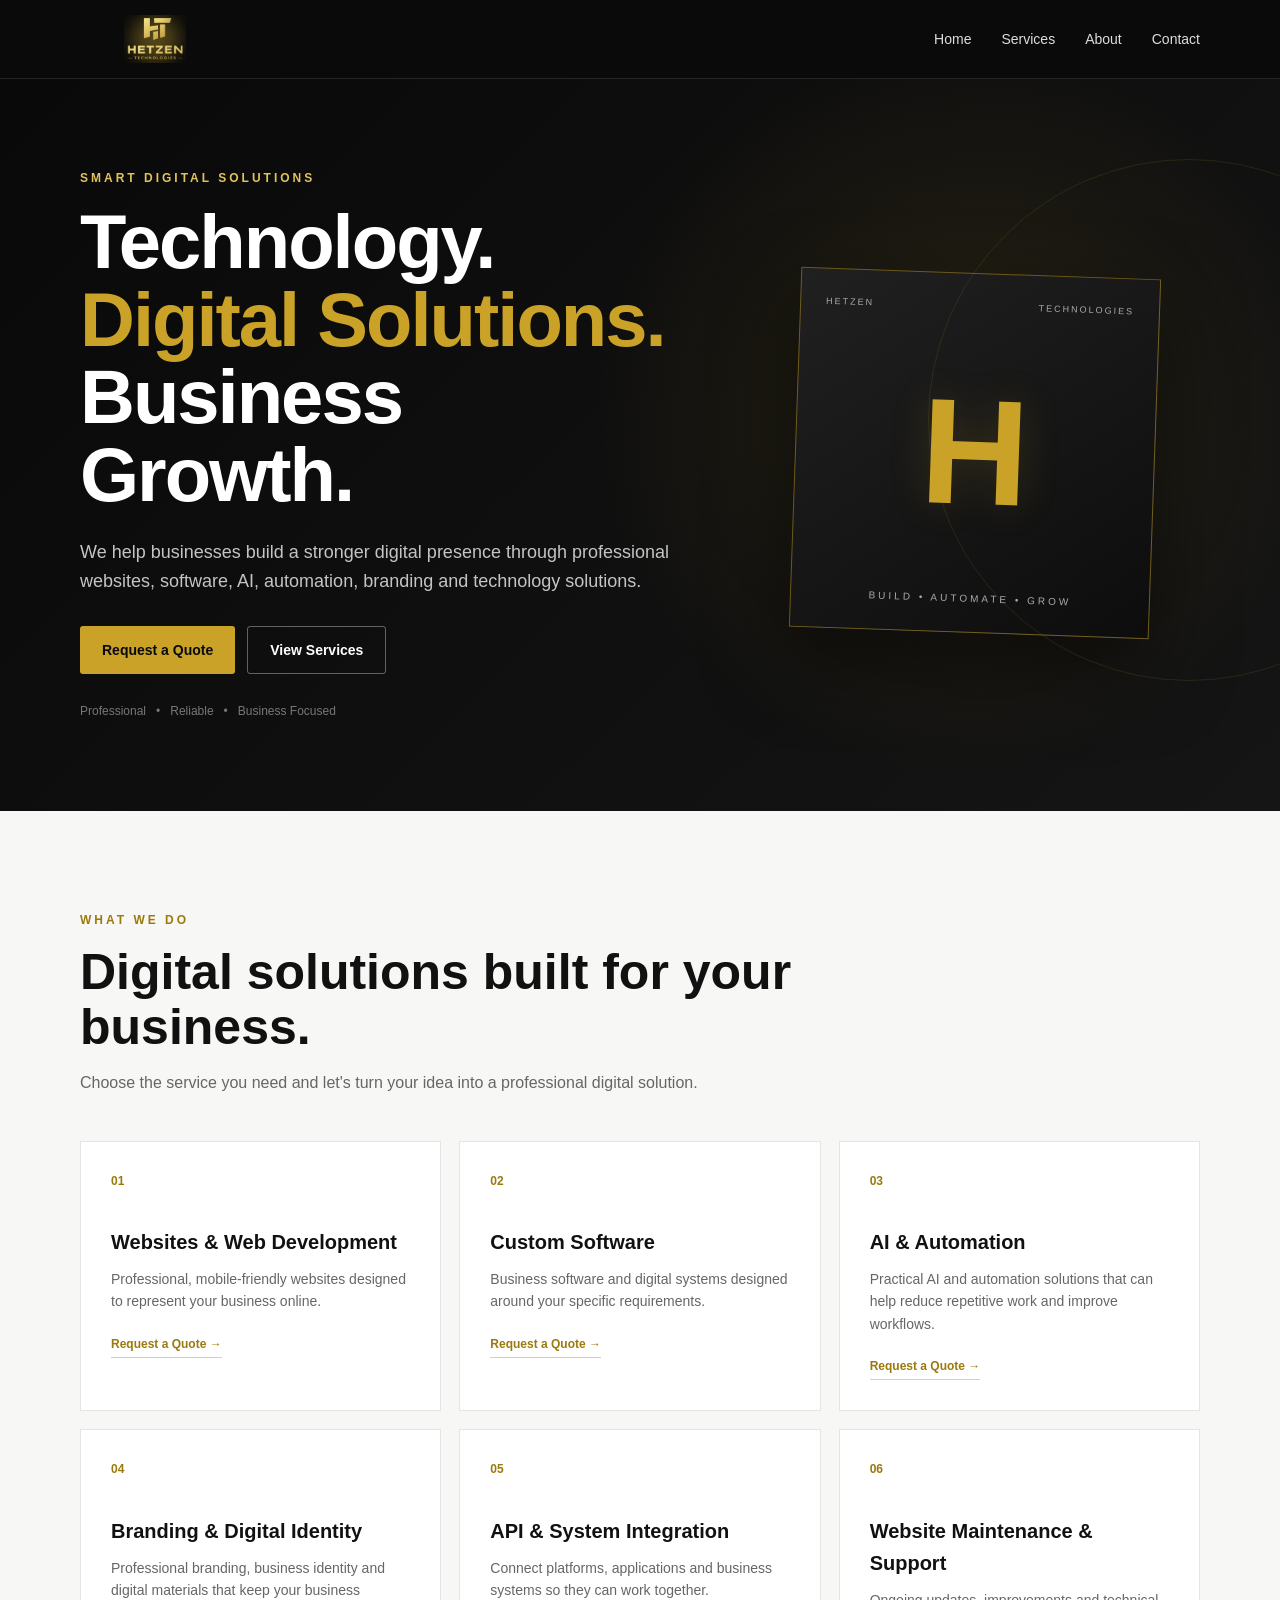
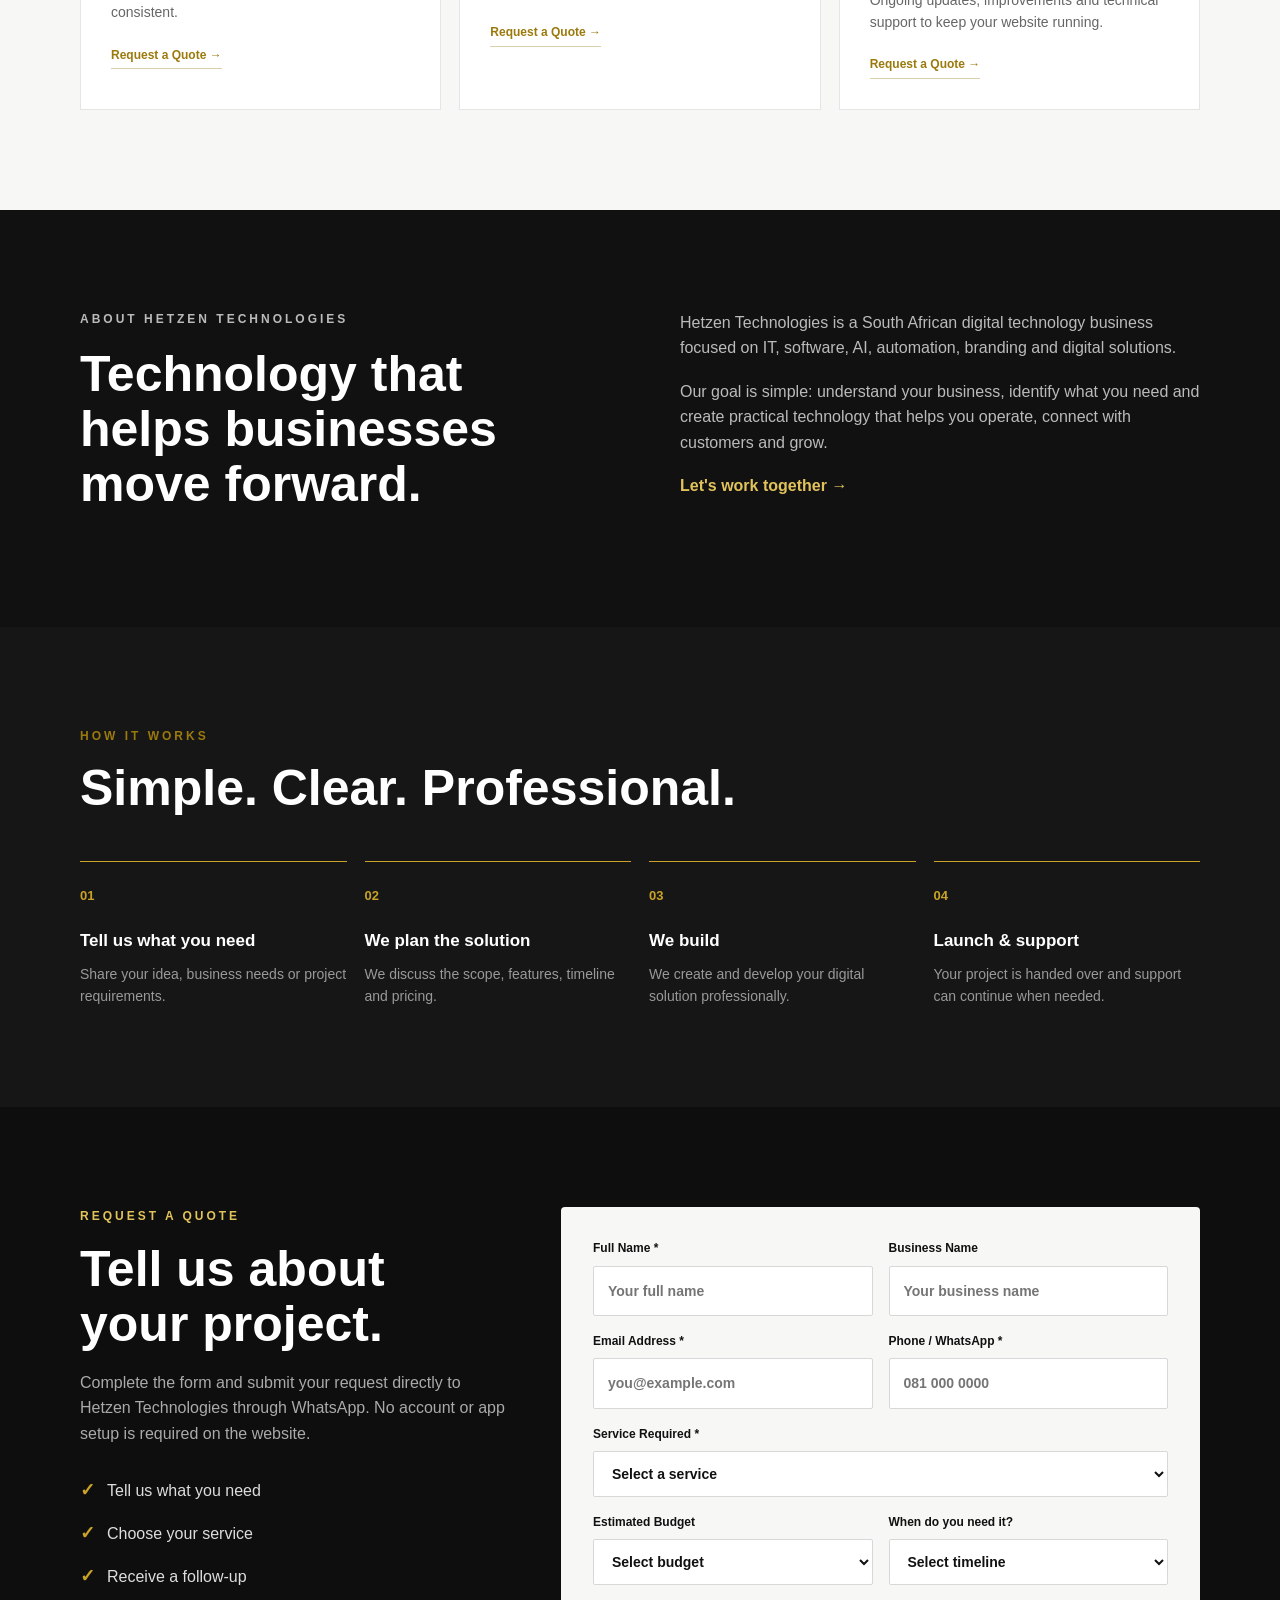
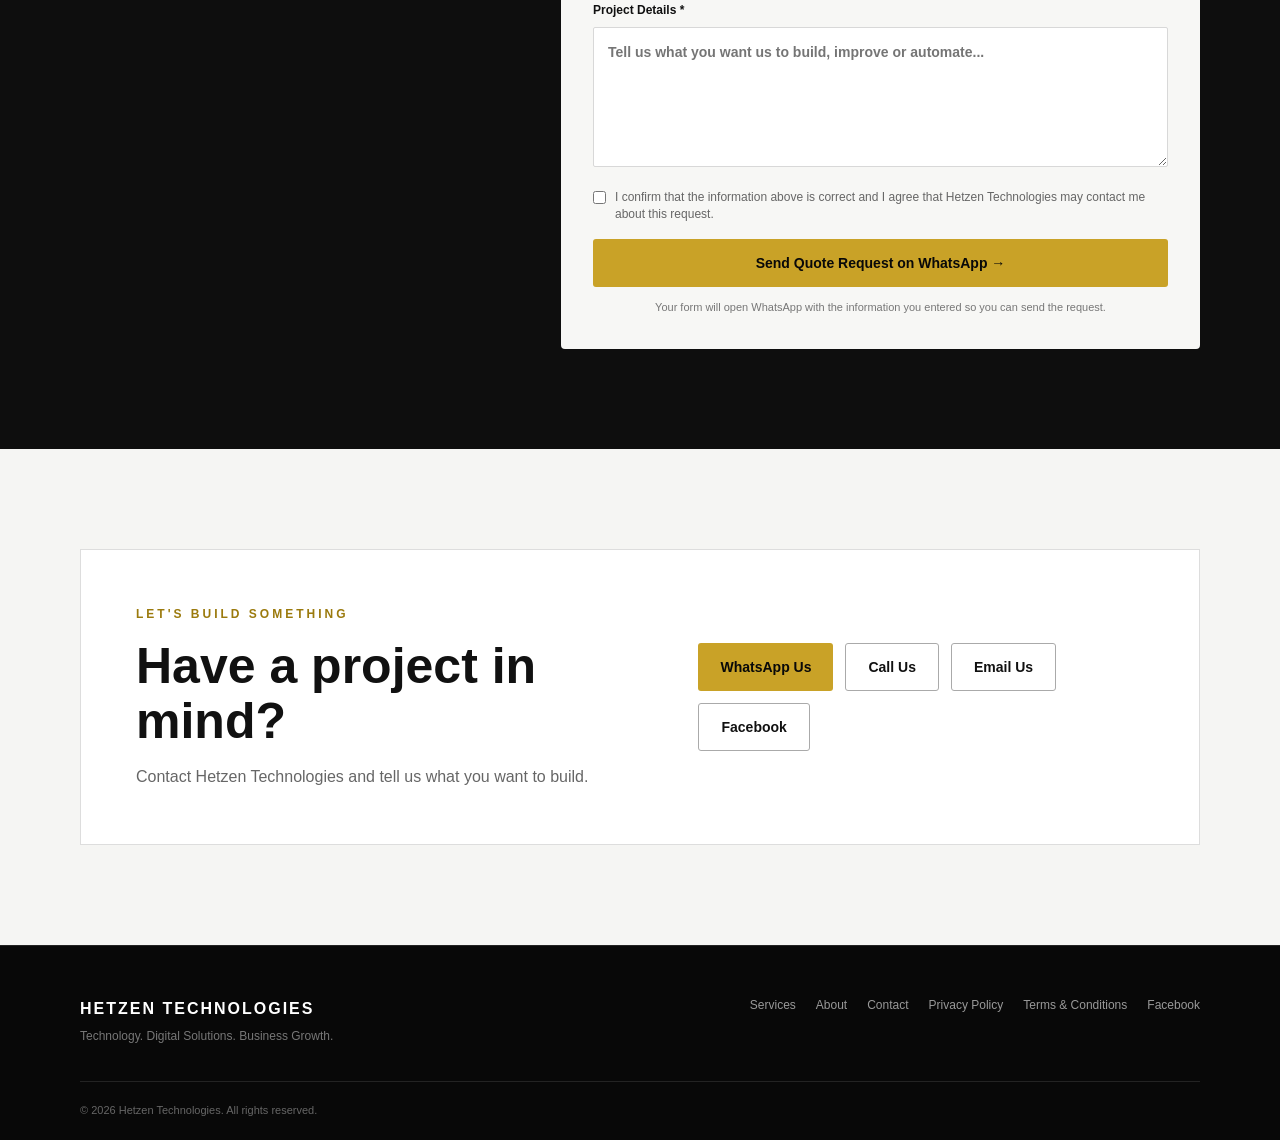
==== index.html @ 8fcb6ac7 "Update contact numbers for WhatsApp and Call links" ====
<!DOCTYPE html>
<html lang="en">
<head>
  <meta charset="UTF-8">
  <meta name="viewport" content="width=device-width, initial-scale=1.0">
  <meta name="description" content="Hetzen Technologies - Technology, Digital Solutions and Business Growth.">
  <meta name="theme-color" content="#111111">
  <title>Hetzen Technologies | Technology. Digital Solutions. Business Growth.</title>
  <link rel="stylesheet" href="style.css">
</head>
<body>

  <header class="header">
    <div class="container nav">
      <a href="#home" class="logo">
        <img src="logo.png" alt="Hetzen Technologies logo">
      </a>

      <button class="menu-btn" id="menuBtn" aria-label="Open menu">☰</button>

      <nav id="navMenu">
        <a href="#home">Home</a>
        <a href="#services">Services</a>
        <a href="#about">About</a>
        <a href="#contact">Contact</a>
      </nav>
    </div>
  </header>

  <main>
    <section class="hero" id="home">
      <div class="container hero-content">
        <div class="hero-text">
          <p class="eyebrow">SMART DIGITAL SOLUTIONS</p>
          <h1>Technology.<br><span>Digital Solutions.</span><br>Business Growth.</h1>
          <p class="hero-description">
            We help businesses build a stronger digital presence through professional
            websites, software, AI, automation, branding and technology solutions.
          </p>

          <div class="hero-buttons">
            <a class="btn btn-gold" href="#quote">Request a Quote</a>
            <a class="btn btn-outline" href="#services">View Services</a>
          </div>

          <div class="trust-row">
            <span>Professional</span>
            <span>•</span>
            <span>Reliable</span>
            <span>•</span>
            <span>Business Focused</span>
          </div>
        </div>

        <div class="hero-card">
          <div class="card-glow"></div>
          <div class="tech-card">
            <div class="card-top">
              <span>HETZEN</span>
              <span>TECHNOLOGIES</span>
            </div>
            <div class="card-center">H</div>
            <p>BUILD • AUTOMATE • GROW</p>
          </div>
        </div>
      </div>
    </section>

    <section class="services section" id="services">
      <div class="container">
        <div class="section-heading">
          <p class="eyebrow">WHAT WE DO</p>
          <h2>Digital solutions built for your business.</h2>
          <p>Choose the service you need and let's turn your idea into a professional digital solution.</p>
        </div>

        <div class="service-grid">
          <article class="service-card">
            <div class="icon">01</div>
            <h3>Websites & Web Development</h3>
            <p>Professional, mobile-friendly websites designed to represent your business online.</p>
            <a class="quote-link" href="#quote" data-service="Websites & Web Development">Request a Quote →</a>
          </article>

          <article class="service-card">
            <div class="icon">02</div>
            <h3>Custom Software</h3>
            <p>Business software and digital systems designed around your specific requirements.</p>
            <a class="quote-link" href="#quote" data-service="Custom Software">Request a Quote →</a>
          </article>

          <article class="service-card">
            <div class="icon">03</div>
            <h3>AI & Automation</h3>
            <p>Practical AI and automation solutions that can help reduce repetitive work and improve workflows.</p>
            <a class="quote-link" href="#quote" data-service="AI & Automation">Request a Quote →</a>
          </article>

          <article class="service-card">
            <div class="icon">04</div>
            <h3>Branding & Digital Identity</h3>
            <p>Professional branding, business identity and digital materials that keep your business consistent.</p>
            <a class="quote-link" href="#quote" data-service="Branding & Digital Identity">Request a Quote →</a>
          </article>

          <article class="service-card">
            <div class="icon">05</div>
            <h3>API & System Integration</h3>
            <p>Connect platforms, applications and business systems so they can work together.</p>
            <a class="quote-link" href="#quote" data-service="API & System Integration">Request a Quote →</a>
          </article>

          <article class="service-card">
            <div class="icon">06</div>
            <h3>Website Maintenance & Support</h3>
            <p>Ongoing updates, improvements and technical support to keep your website running.</p>
            <a class="quote-link" href="#quote" data-service="Website Maintenance & Support">Request a Quote →</a>
          </article>
        </div>
      </div>
    </section>

    <section class="about section" id="about">
      <div class="container about-grid">
        <div>
          <p class="eyebrow">ABOUT HETZEN TECHNOLOGIES</p>
          <h2>Technology that helps businesses move forward.</h2>
        </div>
        <div>
          <p>
            Hetzen Technologies is a South African digital technology business focused on
            IT, software, AI, automation, branding and digital solutions.
          </p>
          <p>
            Our goal is simple: understand your business, identify what you need and
            create practical technology that helps you operate, connect with customers
            and grow.
          </p>
          <a class="text-link" href="#contact">Let's work together →</a>
        </div>
      </div>
    </section>

    <section class="process section">
      <div class="container">
        <div class="section-heading">
          <p class="eyebrow">HOW IT WORKS</p>
          <h2>Simple. Clear. Professional.</h2>
        </div>

        <div class="process-grid">
          <div><strong>01</strong><h3>Tell us what you need</h3><p>Share your idea, business needs or project requirements.</p></div>
          <div><strong>02</strong><h3>We plan the solution</h3><p>We discuss the scope, features, timeline and pricing.</p></div>
          <div><strong>03</strong><h3>We build</h3><p>We create and develop your digital solution professionally.</p></div>
          <div><strong>04</strong><h3>Launch & support</h3><p>Your project is handed over and support can continue when needed.</p></div>
        </div>
      </div>
    </section>

    <section class="quote section" id="quote">
      <div class="container quote-grid">
        <div class="quote-intro">
          <p class="eyebrow">REQUEST A QUOTE</p>
          <h2>Tell us about your project.</h2>
          <p>Complete the form and submit your request directly to Hetzen Technologies through WhatsApp. No account or app setup is required on the website.</p>
          <div class="quote-points">
            <div><strong>✓</strong><span>Tell us what you need</span></div>
            <div><strong>✓</strong><span>Choose your service</span></div>
            <div><strong>✓</strong><span>Receive a follow-up</span></div>
          </div>
        </div>
        <form class="quote-form" id="quoteForm">
          <div class="form-row">
            <label>Full Name *<input type="text" name="name" required placeholder="Your full name"></label>
            <label>Business Name<input type="text" name="business" placeholder="Your business name"></label>
          </div>
          <div class="form-row">
            <label>Email Address *<input type="email" name="email" required placeholder="you@example.com"></label>
            <label>Phone / WhatsApp *<input type="tel" name="phone" required placeholder="081 000 0000"></label>
          </div>
          <label>Service Required *
            <select name="service" id="serviceSelect" required>
              <option value="">Select a service</option>
              <option>Websites & Web Development</option>
              <option>Custom Software</option>
              <option>AI & Automation</option>
              <option>Branding & Digital Identity</option>
              <option>API & System Integration</option>
              <option>Website Maintenance & Support</option>
              <option>Other</option>
            </select>
          </label>
          <div class="form-row">
            <label>Estimated Budget
              <select name="budget">
                <option value="">Select budget</option>
                <option>Under R1,000</option>
                <option>R1,000 – R2,500</option>
                <option>R2,500 – R5,000</option>
                <option>R5,000 – R10,000</option>
                <option>R10,000+</option>
                <option>Not sure yet</option>
              </select>
            </label>
            <label>When do you need it?
              <select name="timeline">
                <option value="">Select timeline</option>
                <option>As soon as possible</option>
                <option>Within 2 weeks</option>
                <option>Within 1 month</option>
                <option>1–3 months</option>
                <option>Just planning</option>
              </select>
            </label>
          </div>
          <label>Project Details *<textarea name="details" required rows="5" placeholder="Tell us what you want us to build, improve or automate..."></textarea></label>
          <label class="checkbox"><input type="checkbox" required> <span>I confirm that the information above is correct and I agree that Hetzen Technologies may contact me about this request.</span></label>
          <button class="btn btn-gold form-submit" type="submit">Send Quote Request on WhatsApp →</button>
          <p class="form-note">Your form will open WhatsApp with the information you entered so you can send the request.</p>
        </form>
      </div>
    </section>

    <section class="cta section" id="contact">
      <div class="container cta-box">
        <div>
          <p class="eyebrow">LET'S BUILD SOMETHING</p>
          <h2>Have a project in mind?</h2>
          <p>Contact Hetzen Technologies and tell us what you want to build.</p>
        </div>

        <div class="contact-actions">
          <!-- EDIT THESE NUMBERS / EMAILS -->
          <a class="btn btn-gold" href="https://wa.me/27786246258" target="_blank" rel="noopener">WhatsApp Us</a>
          <a class="btn btn-outline" href="tel:+27786246258">Call Us</a>
          <a class="btn btn-outline" href="mailto:midimetjasilas93@gmail.com">Email Us</a>
          <a class="btn btn-outline" href="https://www.facebook.com/share/1d5JM9yPaf/" target="_blank" rel="noopener">Facebook</a>
        </div>
      </div>
    </section>
  </main>

  <footer>
    <div class="container footer-content">
      <div>
        <div class="footer-logo">HETZEN TECHNOLOGIES</div>
        <p>Technology. Digital Solutions. Business Growth.</p>
      </div>
      <div class="footer-links">
        <a href="#services">Services</a>
        <a href="#about">About</a>
        <a href="#contact">Contact</a>
        <a href="privacy.html">Privacy Policy</a>
        <a href="terms.html">Terms & Conditions</a>
        <a href="https://www.facebook.com/share/1d5JM9yPaf/" target="_blank" rel="noopener">Facebook</a>
      </div>
    </div>
    <div class="container copyright">
      © <span id="year"></span> Hetzen Technologies. All rights reserved.
    </div>
  </footer>

  <script src="script.js"></script>
</body>
</html>
---- style.css ----
*{box-sizing:border-box;margin:0;padding:0}
:root{--black:#0b0b0b;--dark:#111;--dark2:#171717;--gold:#c9a227;--gold2:#e2c35b;--white:#fff;--muted:#b8b8b8;--line:rgba(255,255,255,.11)}
html{scroll-behavior:smooth}
body{font-family:Arial,Helvetica,sans-serif;background:var(--black);color:var(--white);line-height:1.6}
a{text-decoration:none;color:inherit}
.container{width:min(1120px,92%);margin:auto}
.header{position:sticky;top:0;z-index:100;background:rgba(11,11,11,.94);backdrop-filter:blur(12px);border-bottom:1px solid var(--line)}
.nav{height:78px;display:flex;align-items:center;justify-content:space-between}
.logo{display:flex;align-items:center;gap:10px;font-weight:800;letter-spacing:1px}
.logo img{display:block;width:150px;height:48px;object-fit:contain;object-position:center}
.logo-mark{width:40px;height:40px;border:2px solid var(--gold);display:grid;place-items:center;color:var(--gold);font-size:22px;font-weight:900}
nav{display:flex;gap:30px;color:#ddd;font-size:14px}
nav a:hover{color:var(--gold)}
.menu-btn{display:none;background:none;border:0;color:white;font-size:26px}
.hero{min-height:720px;display:flex;align-items:center;position:relative;overflow:hidden;background:radial-gradient(circle at 75% 45%,rgba(201,162,39,.13),transparent 35%),linear-gradient(135deg,#090909,#151515)}
.hero:after{content:"";position:absolute;width:520px;height:520px;border:1px solid rgba(201,162,39,.13);border-radius:50%;right:-170px;top:80px}
.hero-content{display:grid;grid-template-columns:1.15fr .85fr;gap:60px;align-items:center;padding:90px 0}
.eyebrow{color:var(--gold2);font-size:12px;font-weight:800;letter-spacing:3px;margin-bottom:15px}
h1{font-size:clamp(42px,6vw,76px);line-height:1.02;letter-spacing:-2px}
h1 span{color:var(--gold)}
.hero-description{max-width:650px;color:#c4c4c4;font-size:18px;margin:25px 0 30px}
.hero-buttons,.contact-actions{display:flex;gap:12px;flex-wrap:wrap}
.btn{display:inline-flex;justify-content:center;align-items:center;min-height:48px;padding:0 22px;border-radius:3px;font-weight:800;font-size:14px;transition:.2s}
.btn-gold{background:var(--gold);color:#090909}
.btn-gold:hover{background:var(--gold2);transform:translateY(-2px)}
.btn-outline{border:1px solid rgba(255,255,255,.35);color:white}
.btn-outline:hover{border-color:var(--gold);color:var(--gold)}
.trust-row{display:flex;gap:10px;color:#777;font-size:12px;margin-top:28px}
.hero-card{display:grid;place-items:center;min-height:390px}
.tech-card{width:min(360px,90%);aspect-ratio:1/1;background:linear-gradient(145deg,#202020,#0d0d0d);border:1px solid rgba(201,162,39,.5);box-shadow:0 30px 80px rgba(0,0,0,.5);padding:25px;display:flex;flex-direction:column;justify-content:space-between;transform:rotate(2deg)}
.card-top{display:flex;justify-content:space-between;color:#aaa;font-size:9px;letter-spacing:2px}
.card-center{margin:auto;color:var(--gold);font-size:150px;font-weight:900;line-height:1;text-shadow:0 0 40px rgba(201,162,39,.18)}
.tech-card p{font-size:10px;letter-spacing:3px;color:#aaa;text-align:center}
.section{padding:100px 0}
.services{background:#f7f7f5;color:#111}
.section-heading{max-width:720px;margin-bottom:45px}
.section-heading .eyebrow{color:#9b7a0d}
.section-heading h2,.about h2,.cta h2{font-size:clamp(32px,4vw,50px);line-height:1.1;margin-bottom:15px}
.section-heading>p:last-child{color:#666}
.service-grid{display:grid;grid-template-columns:repeat(3,1fr);gap:18px}
.service-card{background:#fff;border:1px solid #e5e5e5;padding:30px;min-height:250px;transition:.2s}
.service-card:hover{transform:translateY(-5px);border-color:#c9a227;box-shadow:0 15px 35px rgba(0,0,0,.08)}
.icon{color:#9b7a0d;font-weight:900;font-size:12px;margin-bottom:35px}
.service-card h3{font-size:20px;margin-bottom:10px}
.service-card p{color:#666;font-size:14px}
.service-card span{display:block;margin-top:22px;font-size:12px;font-weight:800;color:#9b7a0d}
.about{background:#111}
.about-grid{display:grid;grid-template-columns:1fr 1fr;gap:80px}
.about p{color:#bbb;margin-bottom:18px}
.text-link{color:var(--gold2);font-weight:800}
.process{background:#161616}
.process-grid{display:grid;grid-template-columns:repeat(4,1fr);gap:18px}
.process-grid>div{border-top:1px solid var(--gold);padding-top:20px}
.process-grid strong{color:var(--gold);font-size:13px}
.process-grid h3{margin:20px 0 8px;font-size:17px}
.process-grid p{color:#999;font-size:14px}
.cta{background:#f5f5f3;color:#111}
.cta-box{display:flex;justify-content:space-between;align-items:center;gap:40px;background:white;border:1px solid #ddd;padding:55px}
.cta .eyebrow{color:#9b7a0d}
.cta p{color:#666}
.cta .btn-outline{color:#111;border-color:#aaa}
.cta .btn-outline:hover{color:#9b7a0d;border-color:#9b7a0d}
footer{background:#080808;border-top:1px solid var(--line);padding:50px 0 20px}
.footer-content{display:flex;justify-content:space-between;gap:30px}
.footer-logo{font-weight:900;letter-spacing:2px}
.footer-content p{color:#777;font-size:12px;margin-top:5px}
.footer-links{display:flex;gap:20px;flex-wrap:wrap;color:#999;font-size:12px}
.footer-links a:hover{color:var(--gold)}
.copyright{border-top:1px solid var(--line);margin-top:35px;padding-top:20px;color:#666;font-size:11px}
@media(max-width:800px){
 nav{display:none;position:absolute;top:78px;left:0;right:0;background:#0b0b0b;padding:20px 4%;flex-direction:column;gap:18px;border-bottom:1px solid var(--line)}
 nav.open{display:flex}.menu-btn{display:block}
 .hero{min-height:auto}.hero-content{grid-template-columns:1fr;padding:75px 0}.hero-card{min-height:300px}
 .service-grid{grid-template-columns:1fr 1fr}.about-grid{grid-template-columns:1fr;gap:30px}.process-grid{grid-template-columns:1fr 1fr}
 .cta-box{flex-direction:column;align-items:flex-start;padding:35px 25px}.footer-content{flex-direction:column}
}
@media(max-width:520px){
 h1{font-size:44px}.hero-description{font-size:16px}.section{padding:70px 0}
 .service-grid,.process-grid{grid-template-columns:1fr}.tech-card{width:280px}
 .trust-row{flex-wrap:wrap}.footer-links{gap:12px}
}

.quote{background:#0e0e0e}.quote-grid{display:grid;grid-template-columns:.8fr 1.2fr;gap:55px;align-items:start}.quote-intro h2{font-size:clamp(32px,4vw,50px);line-height:1.1;margin-bottom:18px}.quote-intro>p:not(.eyebrow){color:#aaa;max-width:520px}.quote-points{margin-top:30px;display:grid;gap:14px}.quote-points div{display:flex;gap:12px;align-items:center;color:#ddd}.quote-points strong{color:var(--gold);font-size:18px}.quote-form{background:#f7f7f5;color:#111;padding:32px;border-radius:4px}.form-row{display:grid;grid-template-columns:1fr 1fr;gap:16px}.quote-form label{display:block;font-size:12px;font-weight:800;margin-bottom:16px}.quote-form input,.quote-form select,.quote-form textarea{width:100%;margin-top:7px;border:1px solid #d8d8d8;background:#fff;padding:13px 14px;font:inherit;font-size:14px;color:#111;border-radius:2px;outline:none}.quote-form textarea{resize:vertical;min-height:120px}.quote-form input:focus,.quote-form select:focus,.quote-form textarea:focus{border-color:#b08d17;box-shadow:0 0 0 2px rgba(201,162,39,.12)}.checkbox{display:flex!important;gap:9px;align-items:flex-start;font-weight:400!important;color:#666;line-height:1.4}.checkbox input{width:auto!important;margin-top:2px}.form-submit{border:0;width:100%;cursor:pointer}.form-note{font-size:11px!important;color:#777!important;text-align:center;margin-top:12px}.quote-link{display:inline-block;margin-top:22px;font-size:12px;font-weight:800;color:#9b7a0d;border-bottom:1px solid rgba(155,122,13,.35);padding-bottom:3px}.quote-link:hover{color:#6f5707;border-bottom-color:#6f5707}
@media(max-width:800px){.quote-grid{grid-template-columns:1fr;gap:35px}.form-row{grid-template-columns:1fr}}
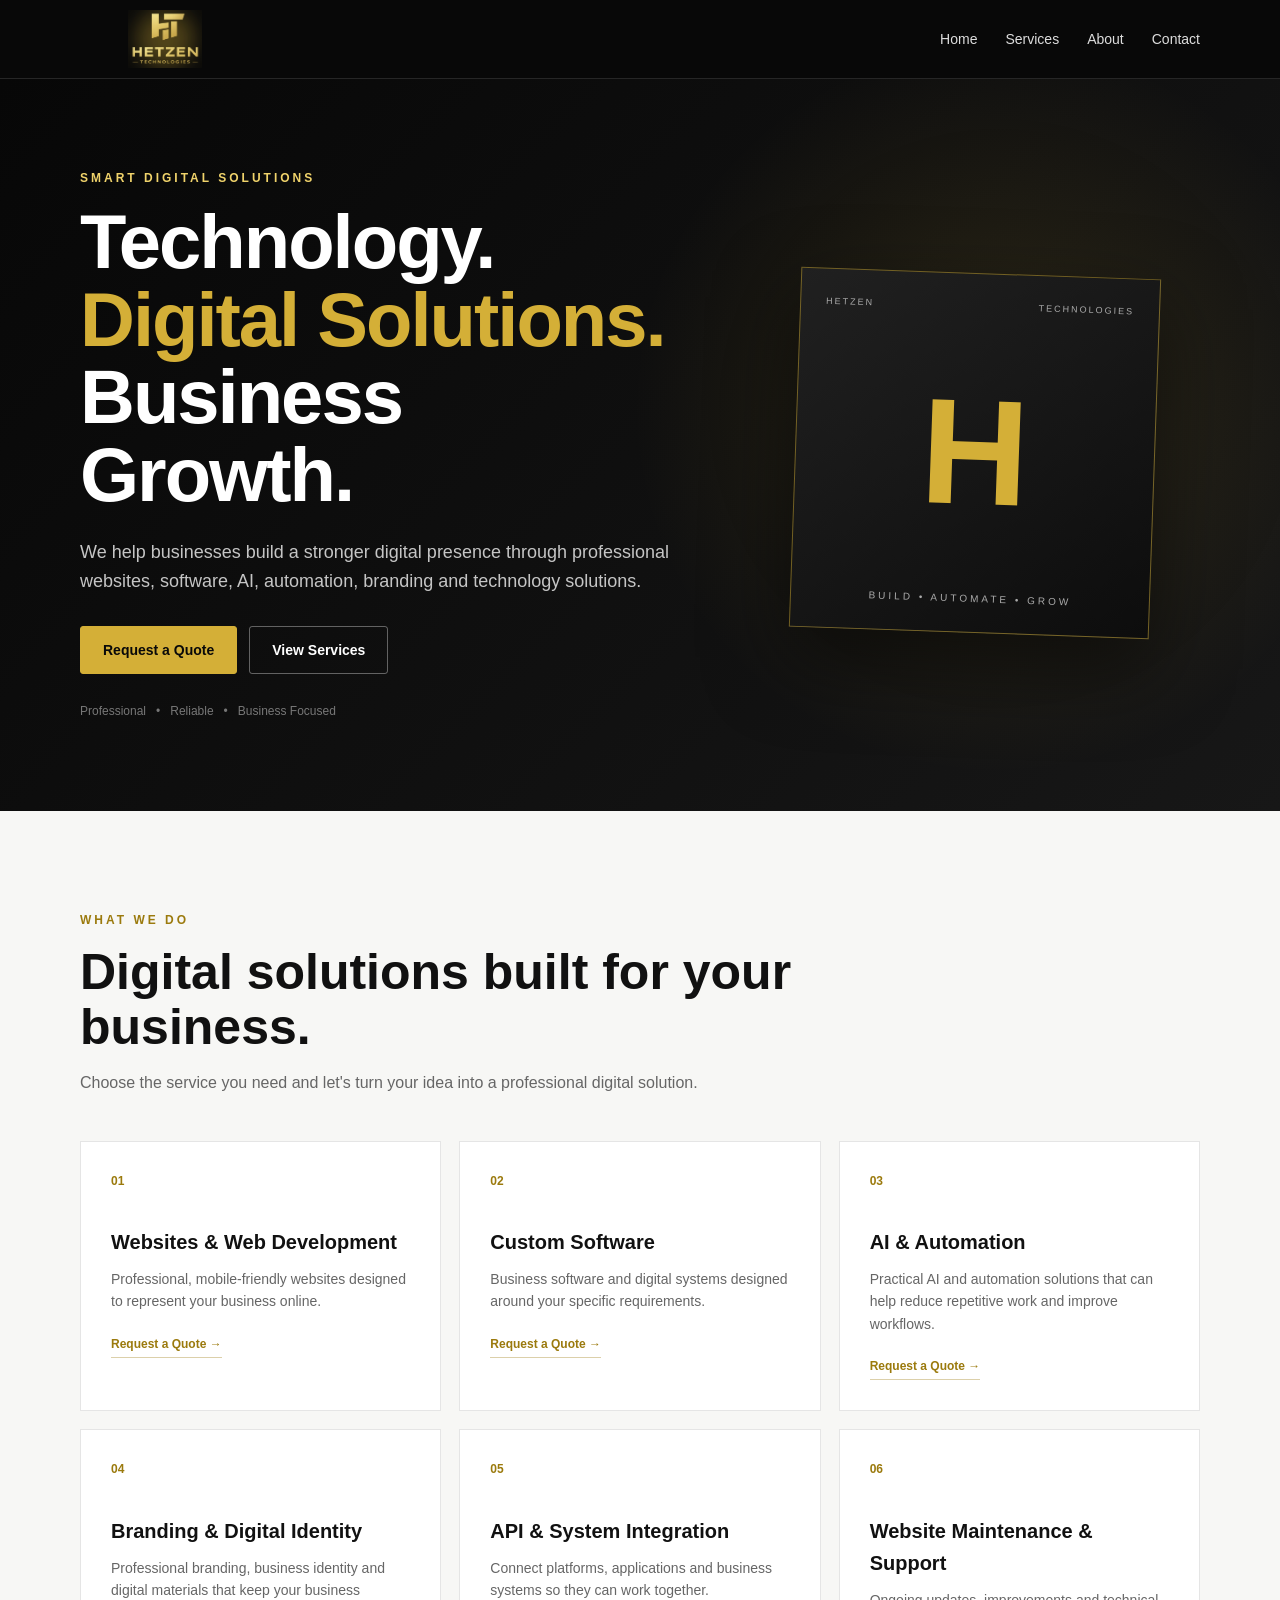
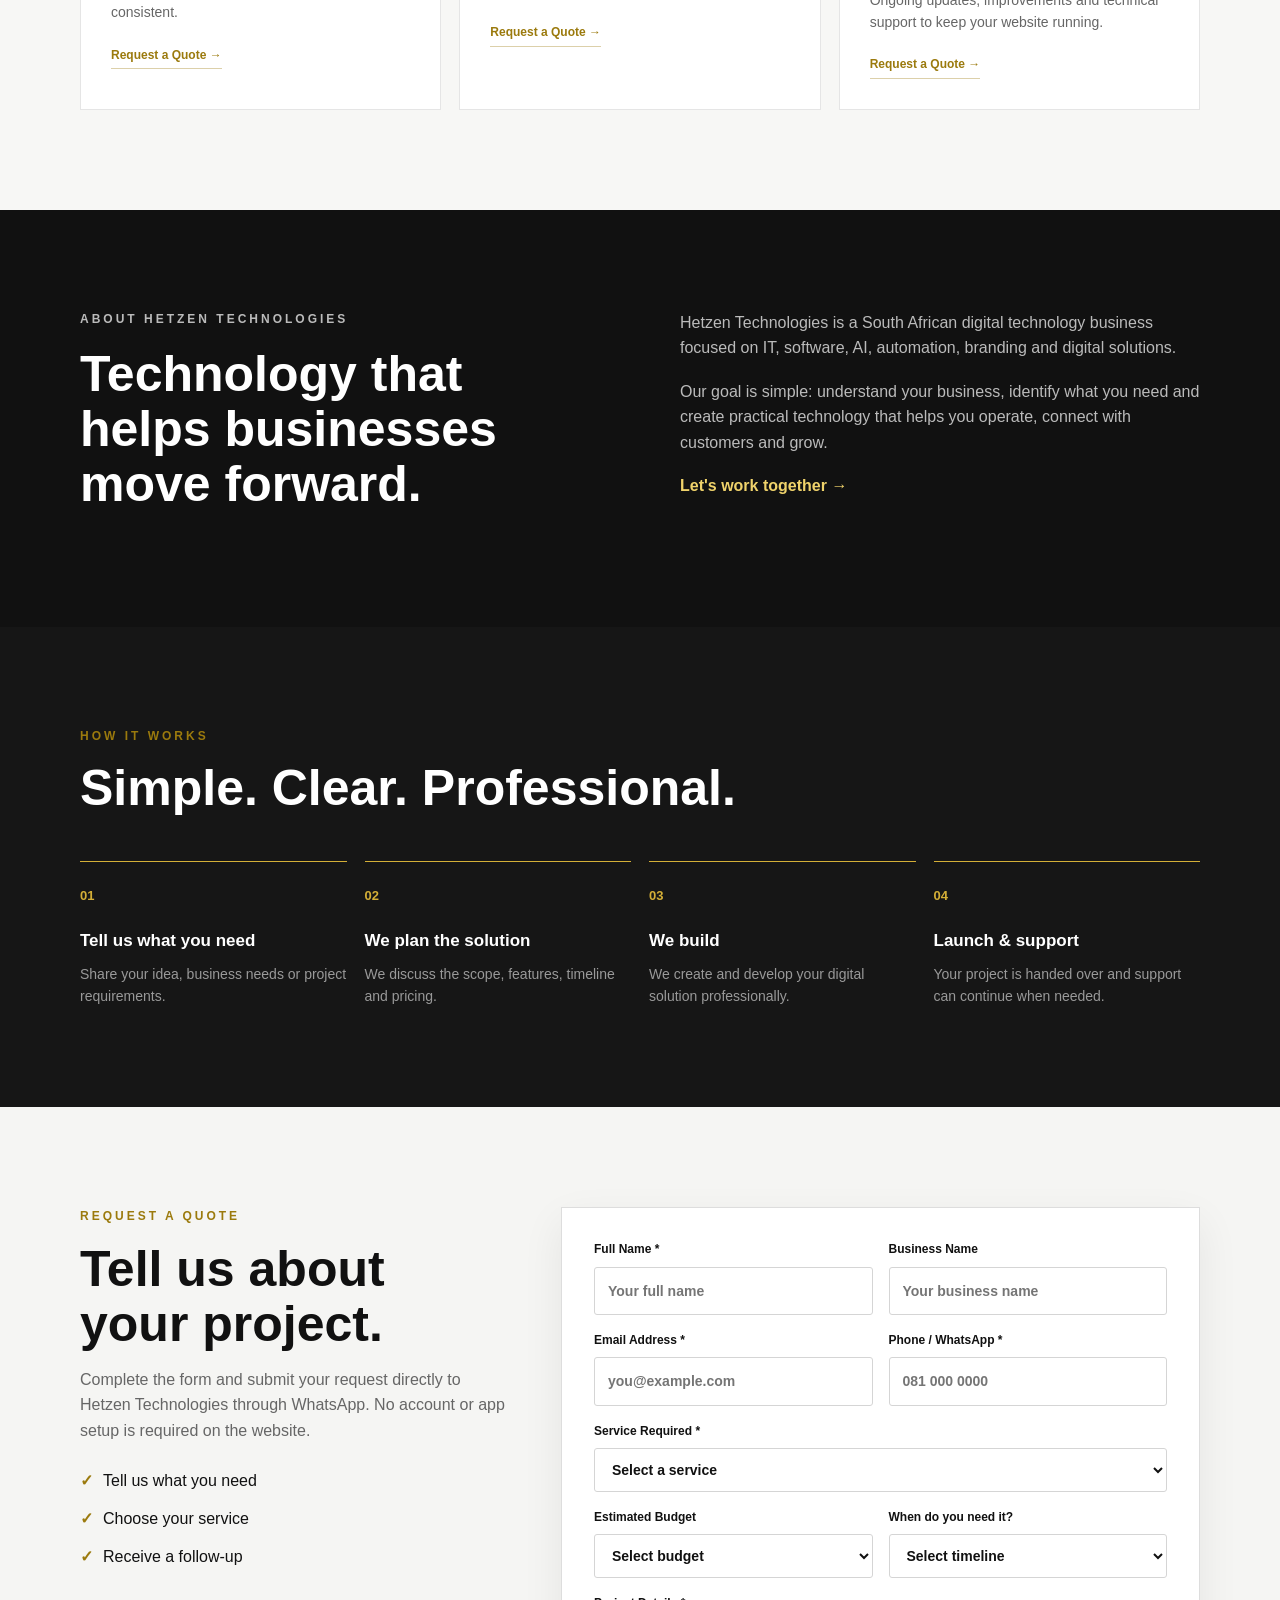
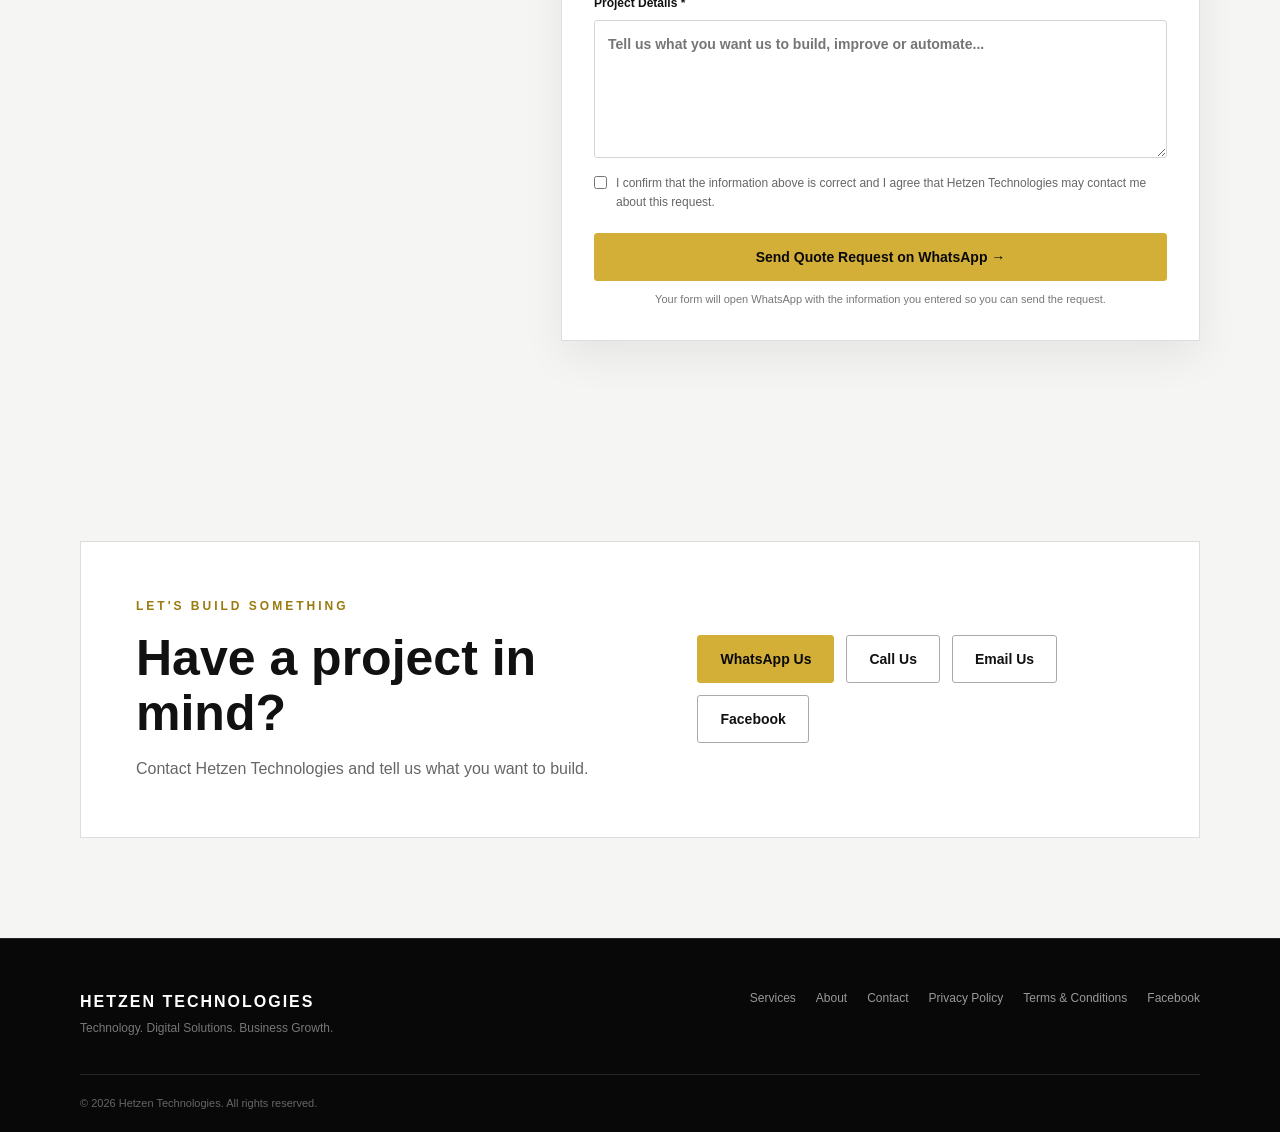
==== commit df8676b1: "Add files via upload" ====
--- a/index.html
+++ b/index.html
@@ -231,8 +231,8 @@
 
         <div class="contact-actions">
           <!-- EDIT THESE NUMBERS / EMAILS -->
-          <a class="btn btn-gold" href="https://wa.me/27786246258" target="_blank" rel="noopener">WhatsApp Us</a>
-          <a class="btn btn-outline" href="tel:+27786246258">Call Us</a>
+          <a class="btn btn-gold" href="https://wa.me/27813004634" target="_blank" rel="noopener">WhatsApp Us</a>
+          <a class="btn btn-outline" href="tel:+27813004634">Call Us</a>
           <a class="btn btn-outline" href="mailto:midimetjasilas93@gmail.com">Email Us</a>
           <a class="btn btn-outline" href="https://www.facebook.com/share/1d5JM9yPaf/" target="_blank" rel="noopener">Facebook</a>
         </div>
--- a/style.css
+++ b/style.css
@@ -1,84 +1,12 @@
 *{box-sizing:border-box;margin:0;padding:0}
-:root{--black:#0b0b0b;--dark:#111;--dark2:#171717;--gold:#c9a227;--gold2:#e2c35b;--white:#fff;--muted:#b8b8b8;--line:rgba(255,255,255,.11)}
-html{scroll-behavior:smooth}
-body{font-family:Arial,Helvetica,sans-serif;background:var(--black);color:var(--white);line-height:1.6}
-a{text-decoration:none;color:inherit}
-.container{width:min(1120px,92%);margin:auto}
-.header{position:sticky;top:0;z-index:100;background:rgba(11,11,11,.94);backdrop-filter:blur(12px);border-bottom:1px solid var(--line)}
-.nav{height:78px;display:flex;align-items:center;justify-content:space-between}
-.logo{display:flex;align-items:center;gap:10px;font-weight:800;letter-spacing:1px}
-.logo img{display:block;width:150px;height:48px;object-fit:contain;object-position:center}
-.logo-mark{width:40px;height:40px;border:2px solid var(--gold);display:grid;place-items:center;color:var(--gold);font-size:22px;font-weight:900}
-nav{display:flex;gap:30px;color:#ddd;font-size:14px}
-nav a:hover{color:var(--gold)}
-.menu-btn{display:none;background:none;border:0;color:white;font-size:26px}
-.hero{min-height:720px;display:flex;align-items:center;position:relative;overflow:hidden;background:radial-gradient(circle at 75% 45%,rgba(201,162,39,.13),transparent 35%),linear-gradient(135deg,#090909,#151515)}
-.hero:after{content:"";position:absolute;width:520px;height:520px;border:1px solid rgba(201,162,39,.13);border-radius:50%;right:-170px;top:80px}
-.hero-content{display:grid;grid-template-columns:1.15fr .85fr;gap:60px;align-items:center;padding:90px 0}
-.eyebrow{color:var(--gold2);font-size:12px;font-weight:800;letter-spacing:3px;margin-bottom:15px}
-h1{font-size:clamp(42px,6vw,76px);line-height:1.02;letter-spacing:-2px}
-h1 span{color:var(--gold)}
-.hero-description{max-width:650px;color:#c4c4c4;font-size:18px;margin:25px 0 30px}
-.hero-buttons,.contact-actions{display:flex;gap:12px;flex-wrap:wrap}
-.btn{display:inline-flex;justify-content:center;align-items:center;min-height:48px;padding:0 22px;border-radius:3px;font-weight:800;font-size:14px;transition:.2s}
-.btn-gold{background:var(--gold);color:#090909}
-.btn-gold:hover{background:var(--gold2);transform:translateY(-2px)}
-.btn-outline{border:1px solid rgba(255,255,255,.35);color:white}
-.btn-outline:hover{border-color:var(--gold);color:var(--gold)}
-.trust-row{display:flex;gap:10px;color:#777;font-size:12px;margin-top:28px}
-.hero-card{display:grid;place-items:center;min-height:390px}
-.tech-card{width:min(360px,90%);aspect-ratio:1/1;background:linear-gradient(145deg,#202020,#0d0d0d);border:1px solid rgba(201,162,39,.5);box-shadow:0 30px 80px rgba(0,0,0,.5);padding:25px;display:flex;flex-direction:column;justify-content:space-between;transform:rotate(2deg)}
-.card-top{display:flex;justify-content:space-between;color:#aaa;font-size:9px;letter-spacing:2px}
-.card-center{margin:auto;color:var(--gold);font-size:150px;font-weight:900;line-height:1;text-shadow:0 0 40px rgba(201,162,39,.18)}
-.tech-card p{font-size:10px;letter-spacing:3px;color:#aaa;text-align:center}
-.section{padding:100px 0}
-.services{background:#f7f7f5;color:#111}
-.section-heading{max-width:720px;margin-bottom:45px}
-.section-heading .eyebrow{color:#9b7a0d}
-.section-heading h2,.about h2,.cta h2{font-size:clamp(32px,4vw,50px);line-height:1.1;margin-bottom:15px}
-.section-heading>p:last-child{color:#666}
-.service-grid{display:grid;grid-template-columns:repeat(3,1fr);gap:18px}
-.service-card{background:#fff;border:1px solid #e5e5e5;padding:30px;min-height:250px;transition:.2s}
-.service-card:hover{transform:translateY(-5px);border-color:#c9a227;box-shadow:0 15px 35px rgba(0,0,0,.08)}
-.icon{color:#9b7a0d;font-weight:900;font-size:12px;margin-bottom:35px}
-.service-card h3{font-size:20px;margin-bottom:10px}
-.service-card p{color:#666;font-size:14px}
-.service-card span{display:block;margin-top:22px;font-size:12px;font-weight:800;color:#9b7a0d}
-.about{background:#111}
-.about-grid{display:grid;grid-template-columns:1fr 1fr;gap:80px}
-.about p{color:#bbb;margin-bottom:18px}
-.text-link{color:var(--gold2);font-weight:800}
-.process{background:#161616}
-.process-grid{display:grid;grid-template-columns:repeat(4,1fr);gap:18px}
-.process-grid>div{border-top:1px solid var(--gold);padding-top:20px}
-.process-grid strong{color:var(--gold);font-size:13px}
-.process-grid h3{margin:20px 0 8px;font-size:17px}
-.process-grid p{color:#999;font-size:14px}
-.cta{background:#f5f5f3;color:#111}
-.cta-box{display:flex;justify-content:space-between;align-items:center;gap:40px;background:white;border:1px solid #ddd;padding:55px}
-.cta .eyebrow{color:#9b7a0d}
-.cta p{color:#666}
-.cta .btn-outline{color:#111;border-color:#aaa}
-.cta .btn-outline:hover{color:#9b7a0d;border-color:#9b7a0d}
-footer{background:#080808;border-top:1px solid var(--line);padding:50px 0 20px}
-.footer-content{display:flex;justify-content:space-between;gap:30px}
-.footer-logo{font-weight:900;letter-spacing:2px}
-.footer-content p{color:#777;font-size:12px;margin-top:5px}
-.footer-links{display:flex;gap:20px;flex-wrap:wrap;color:#999;font-size:12px}
-.footer-links a:hover{color:var(--gold)}
-.copyright{border-top:1px solid var(--line);margin-top:35px;padding-top:20px;color:#666;font-size:11px}
-@media(max-width:800px){
- nav{display:none;position:absolute;top:78px;left:0;right:0;background:#0b0b0b;padding:20px 4%;flex-direction:column;gap:18px;border-bottom:1px solid var(--line)}
- nav.open{display:flex}.menu-btn{display:block}
- .hero{min-height:auto}.hero-content{grid-template-columns:1fr;padding:75px 0}.hero-card{min-height:300px}
- .service-grid{grid-template-columns:1fr 1fr}.about-grid{grid-template-columns:1fr;gap:30px}.process-grid{grid-template-columns:1fr 1fr}
- .cta-box{flex-direction:column;align-items:flex-start;padding:35px 25px}.footer-content{flex-direction:column}
-}
-@media(max-width:520px){
- h1{font-size:44px}.hero-description{font-size:16px}.section{padding:70px 0}
- .service-grid,.process-grid{grid-template-columns:1fr}.tech-card{width:280px}
- .trust-row{flex-wrap:wrap}.footer-links{gap:12px}
-}
-
-.quote{background:#0e0e0e}.quote-grid{display:grid;grid-template-columns:.8fr 1.2fr;gap:55px;align-items:start}.quote-intro h2{font-size:clamp(32px,4vw,50px);line-height:1.1;margin-bottom:18px}.quote-intro>p:not(.eyebrow){color:#aaa;max-width:520px}.quote-points{margin-top:30px;display:grid;gap:14px}.quote-points div{display:flex;gap:12px;align-items:center;color:#ddd}.quote-points strong{color:var(--gold);font-size:18px}.quote-form{background:#f7f7f5;color:#111;padding:32px;border-radius:4px}.form-row{display:grid;grid-template-columns:1fr 1fr;gap:16px}.quote-form label{display:block;font-size:12px;font-weight:800;margin-bottom:16px}.quote-form input,.quote-form select,.quote-form textarea{width:100%;margin-top:7px;border:1px solid #d8d8d8;background:#fff;padding:13px 14px;font:inherit;font-size:14px;color:#111;border-radius:2px;outline:none}.quote-form textarea{resize:vertical;min-height:120px}.quote-form input:focus,.quote-form select:focus,.quote-form textarea:focus{border-color:#b08d17;box-shadow:0 0 0 2px rgba(201,162,39,.12)}.checkbox{display:flex!important;gap:9px;align-items:flex-start;font-weight:400!important;color:#666;line-height:1.4}.checkbox input{width:auto!important;margin-top:2px}.form-submit{border:0;width:100%;cursor:pointer}.form-note{font-size:11px!important;color:#777!important;text-align:center;margin-top:12px}.quote-link{display:inline-block;margin-top:22px;font-size:12px;font-weight:800;color:#9b7a0d;border-bottom:1px solid rgba(155,122,13,.35);padding-bottom:3px}.quote-link:hover{color:#6f5707;border-bottom-color:#6f5707}
-@media(max-width:800px){.quote-grid{grid-template-columns:1fr;gap:35px}.form-row{grid-template-columns:1fr}}
+:root{--black:#090909;--dark:#111;--gold:#d4af37;--gold2:#f0d36b;--white:#fff;--muted:#b9b9b9;--line:rgba(255,255,255,.12)}
+html{scroll-behavior:smooth;scroll-padding-top:90px}body{font-family:Arial,Helvetica,sans-serif;background:var(--black);color:#fff;line-height:1.6}a{text-decoration:none;color:inherit}.container{width:min(1120px,92%);margin:auto}
+.header{position:sticky;top:0;z-index:100;background:rgba(9,9,9,.96);backdrop-filter:blur(12px);border-bottom:1px solid var(--line)}.nav{min-height:78px;display:flex;align-items:center;justify-content:space-between}.logo img{width:170px;max-height:58px;object-fit:contain;display:block}.menu-btn{display:none;background:none;border:0;color:#fff;font-size:28px;cursor:pointer}nav{display:flex;gap:28px;color:#ddd;font-size:14px}nav a:hover{color:var(--gold)}
+.hero{min-height:700px;display:flex;align-items:center;overflow:hidden;background:radial-gradient(circle at 78% 45%,rgba(212,175,55,.14),transparent 34%),linear-gradient(135deg,#070707,#171717)}.hero-content{display:grid;grid-template-columns:1.15fr .85fr;gap:60px;align-items:center;padding:90px 0}.eyebrow{color:var(--gold2);font-size:12px;font-weight:800;letter-spacing:3px;margin-bottom:15px}h1{font-size:clamp(42px,6vw,76px);line-height:1.02;letter-spacing:-2px}h1 span{color:var(--gold)}.hero-description{max-width:650px;color:#c5c5c5;font-size:18px;margin:25px 0 30px}.hero-buttons,.contact-actions{display:flex;gap:12px;flex-wrap:wrap}.btn{display:inline-flex;justify-content:center;align-items:center;min-height:48px;padding:0 22px;border-radius:3px;font-weight:800;font-size:14px;transition:.2s;cursor:pointer}.btn-gold{background:var(--gold);color:#090909;border:1px solid var(--gold)}.btn-gold:hover{background:var(--gold2);border-color:var(--gold2);transform:translateY(-2px)}.btn-outline{border:1px solid rgba(255,255,255,.35);color:#fff;background:transparent}.btn-outline:hover{border-color:var(--gold);color:var(--gold)}.trust-row{display:flex;gap:10px;color:#777;font-size:12px;margin-top:28px}.hero-card{display:grid;place-items:center;min-height:390px}.tech-card{width:min(360px,90%);aspect-ratio:1;background:linear-gradient(145deg,#202020,#0d0d0d);border:1px solid rgba(212,175,55,.5);box-shadow:0 30px 80px rgba(0,0,0,.5);padding:25px;display:flex;flex-direction:column;justify-content:space-between;transform:rotate(2deg)}.card-top{display:flex;justify-content:space-between;color:#aaa;font-size:9px;letter-spacing:2px}.card-center{margin:auto;color:var(--gold);font-size:150px;font-weight:900;line-height:1}.tech-card p{font-size:10px;letter-spacing:3px;color:#aaa;text-align:center}
+.section{padding:100px 0}.services{background:#f7f7f5;color:#111}.section-heading{max-width:720px;margin-bottom:45px}.section-heading .eyebrow,.quote-intro .eyebrow,.cta .eyebrow{color:#9b7a0d}.section-heading h2,.about h2,.quote-intro h2,.cta h2{font-size:clamp(32px,4vw,50px);line-height:1.1;margin-bottom:15px}.section-heading>p:last-child{color:#666}.service-grid{display:grid;grid-template-columns:repeat(3,1fr);gap:18px}.service-card{background:#fff;border:1px solid #e5e5e5;padding:30px;min-height:250px;transition:.2s}.service-card:hover{transform:translateY(-5px);border-color:#c9a227;box-shadow:0 15px 35px rgba(0,0,0,.08)}.icon{color:#9b7a0d;font-weight:900;font-size:12px;margin-bottom:35px}.service-card h3{font-size:20px;margin-bottom:10px}.service-card p{color:#666;font-size:14px}.quote-link{display:inline-block;margin-top:22px;font-size:12px;font-weight:800;color:#9b7a0d;border-bottom:1px solid rgba(155,122,13,.35);padding-bottom:3px}.quote-link:hover{color:#6f5707;border-bottom-color:#6f5707}
+.about{background:#111}.about-grid{display:grid;grid-template-columns:1fr 1fr;gap:80px}.about p{color:#bbb;margin-bottom:18px}.text-link{color:var(--gold2);font-weight:800}.process{background:#161616}.process-grid{display:grid;grid-template-columns:repeat(4,1fr);gap:18px}.process-grid>div{border-top:1px solid var(--gold);padding-top:20px}.process-grid strong{color:var(--gold);font-size:13px}.process-grid h3{margin:20px 0 8px;font-size:17px}.process-grid p{color:#999;font-size:14px}
+.quote{background:#f5f5f3;color:#111}.quote-grid{display:grid;grid-template-columns:.8fr 1.2fr;gap:55px;align-items:start}.quote-intro p{color:#666;max-width:500px}.quote-points{margin-top:25px;display:grid;gap:12px}.quote-points div{display:flex;gap:10px;align-items:center}.quote-points strong{color:#9b7a0d}.quote-form{background:#fff;border:1px solid #ddd;padding:32px;box-shadow:0 15px 40px rgba(0,0,0,.07)}.form-row{display:grid;grid-template-columns:1fr 1fr;gap:16px}.quote-form label{display:block;font-size:12px;font-weight:800;margin-bottom:16px}.quote-form input,.quote-form select,.quote-form textarea{display:block;width:100%;margin-top:7px;border:1px solid #d5d5d5;background:#fff;color:#111;border-radius:3px;padding:12px 13px;font:inherit;font-size:14px;outline:none}.quote-form input:focus,.quote-form select:focus,.quote-form textarea:focus{border-color:#b08c20;box-shadow:0 0 0 2px rgba(212,175,55,.12)}.quote-form textarea{resize:vertical}.checkbox{display:flex!important;gap:9px;align-items:flex-start;font-weight:400!important;color:#666}.checkbox input{width:auto!important;margin:2px 0 0!important}.form-submit{width:100%;margin-top:4px}.form-note{font-size:11px;color:#777;margin-top:10px;text-align:center}
+.cta{background:#f5f5f3;color:#111}.cta-box{display:flex;justify-content:space-between;align-items:center;gap:40px;background:#fff;border:1px solid #ddd;padding:55px}.cta p{color:#666}.cta .btn-outline{color:#111;border-color:#aaa}.cta .btn-outline:hover{color:#9b7a0d;border-color:#9b7a0d}
+footer{background:#080808;border-top:1px solid var(--line);padding:50px 0 20px}.footer-content{display:flex;justify-content:space-between;gap:30px}.footer-logo{font-weight:900;letter-spacing:2px}.footer-content p{color:#777;font-size:12px;margin-top:5px}.footer-links{display:flex;gap:20px;flex-wrap:wrap;color:#999;font-size:12px}.footer-links a:hover{color:var(--gold)}.copyright{border-top:1px solid var(--line);margin-top:35px;padding-top:20px;color:#666;font-size:11px}
+@media(max-width:800px){nav{display:none;position:absolute;top:78px;left:0;right:0;background:#0b0b0b;padding:20px 4%;flex-direction:column;gap:18px;border-bottom:1px solid var(--line)}nav.open{display:flex}.menu-btn{display:block}.hero{min-height:auto}.hero-content{grid-template-columns:1fr;padding:75px 0}.hero-card{min-height:300px}.service-grid{grid-template-columns:1fr 1fr}.about-grid,.quote-grid{grid-template-columns:1fr;gap:30px}.process-grid{grid-template-columns:1fr 1fr}.cta-box{flex-direction:column;align-items:flex-start;padding:35px 25px}.footer-content{flex-direction:column}.logo img{width:150px}}
+@media(max-width:520px){h1{font-size:44px}.hero-description{font-size:16px}.section{padding:70px 0}.service-grid,.process-grid,.form-row{grid-template-columns:1fr}.tech-card{width:280px}.trust-row{flex-wrap:wrap}.footer-links{gap:12px}.quote-form{padding:22px}}
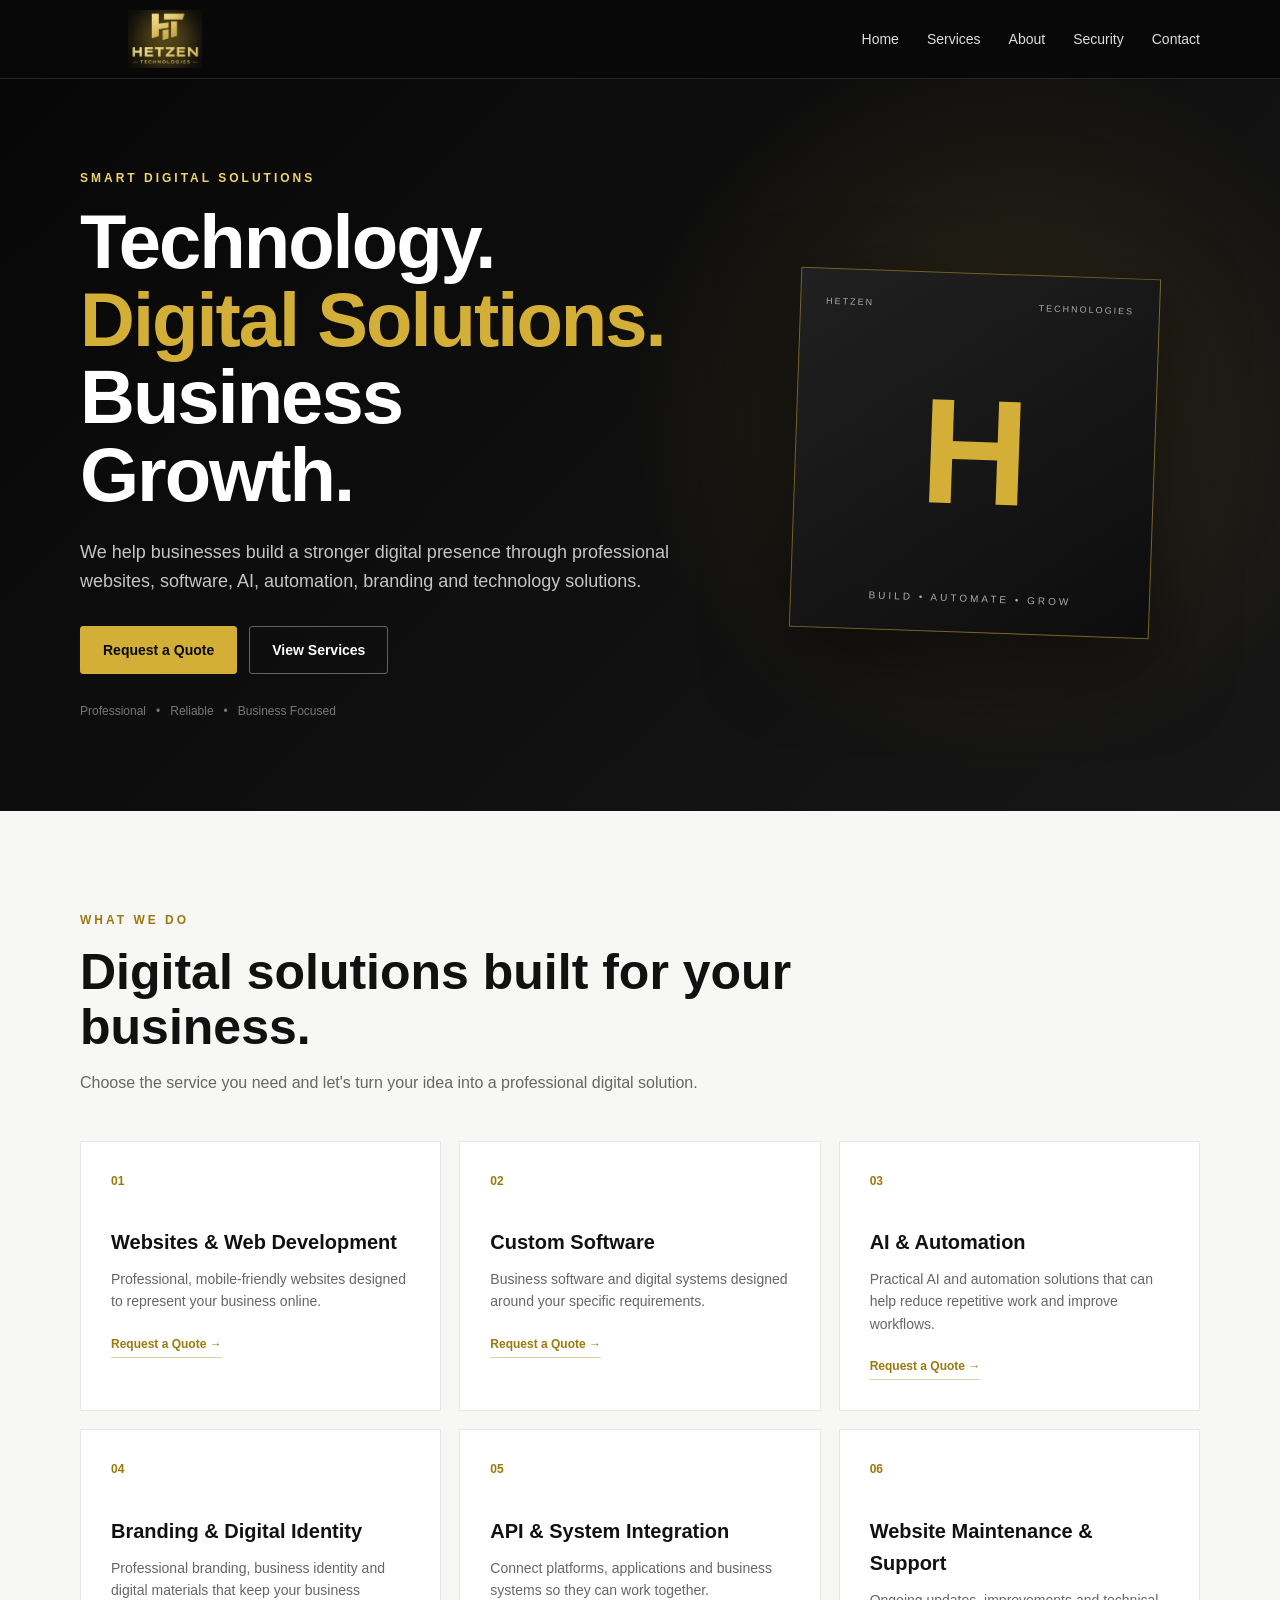
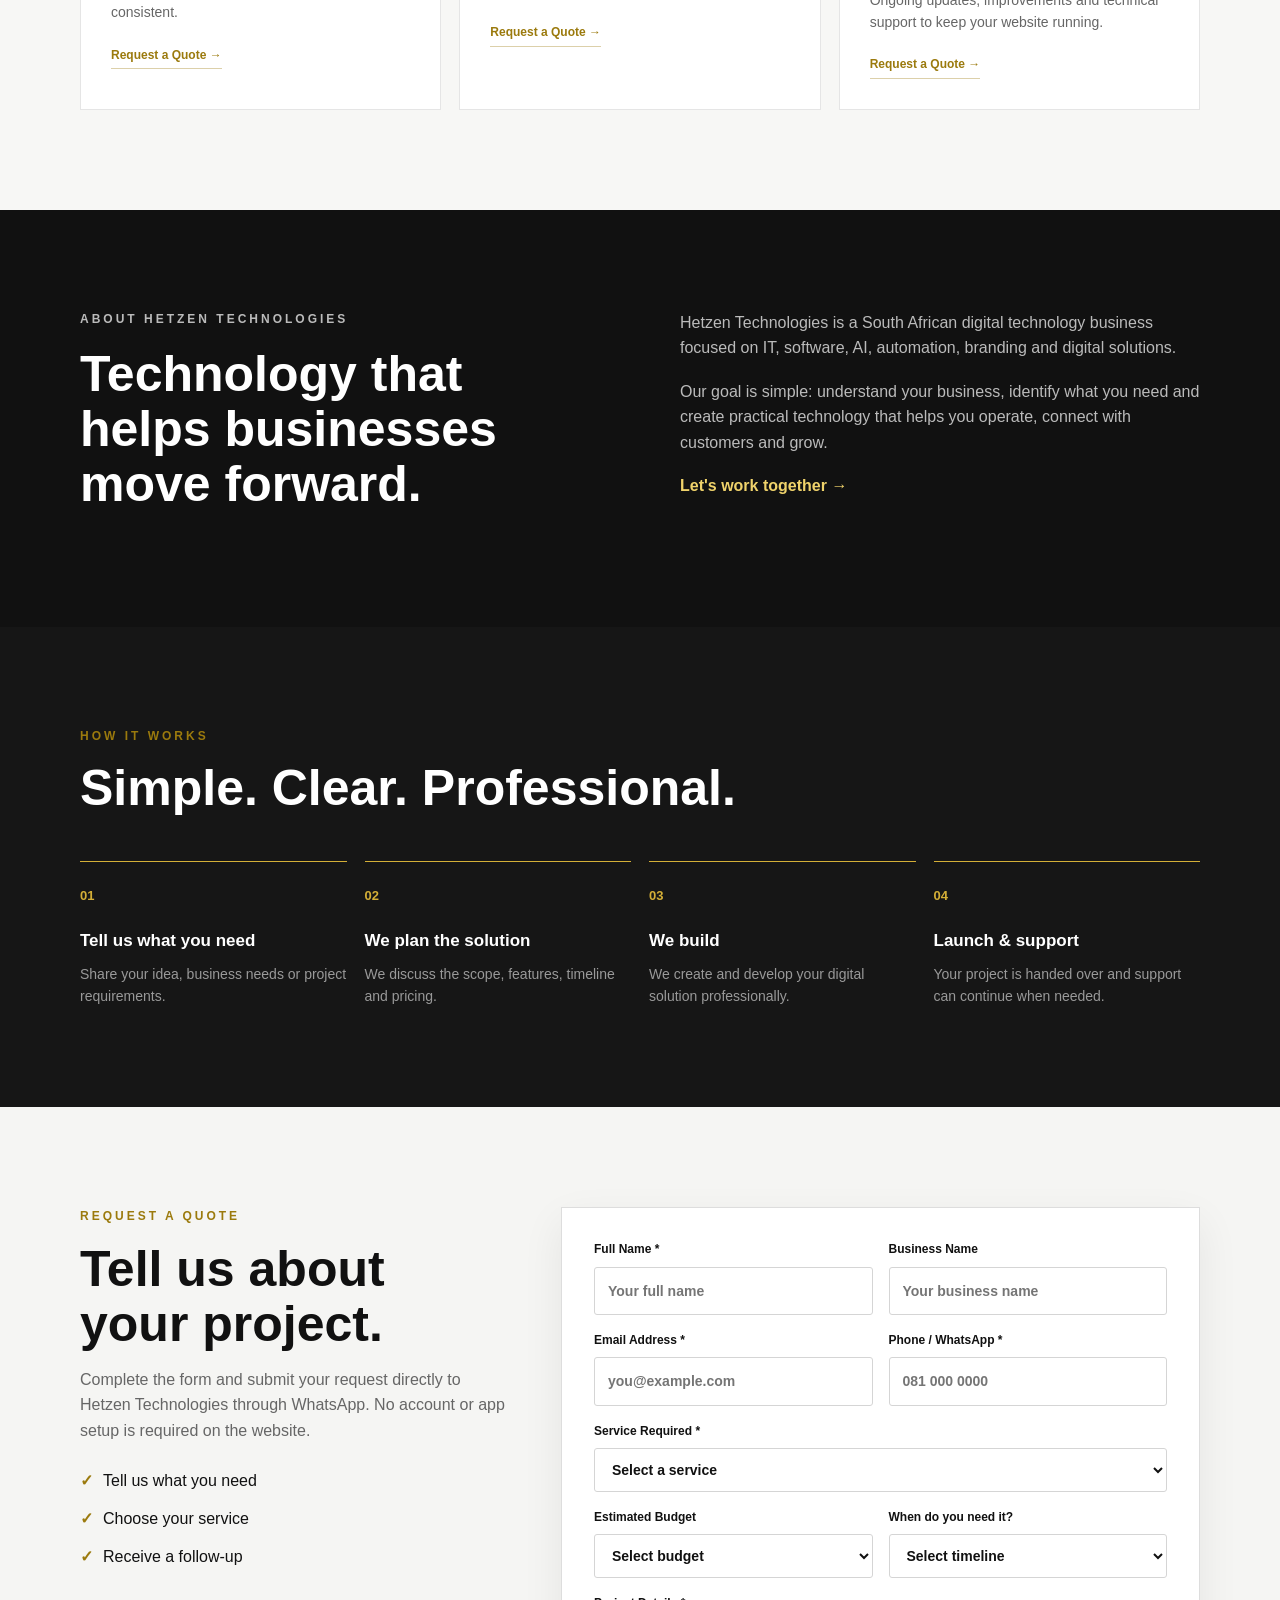
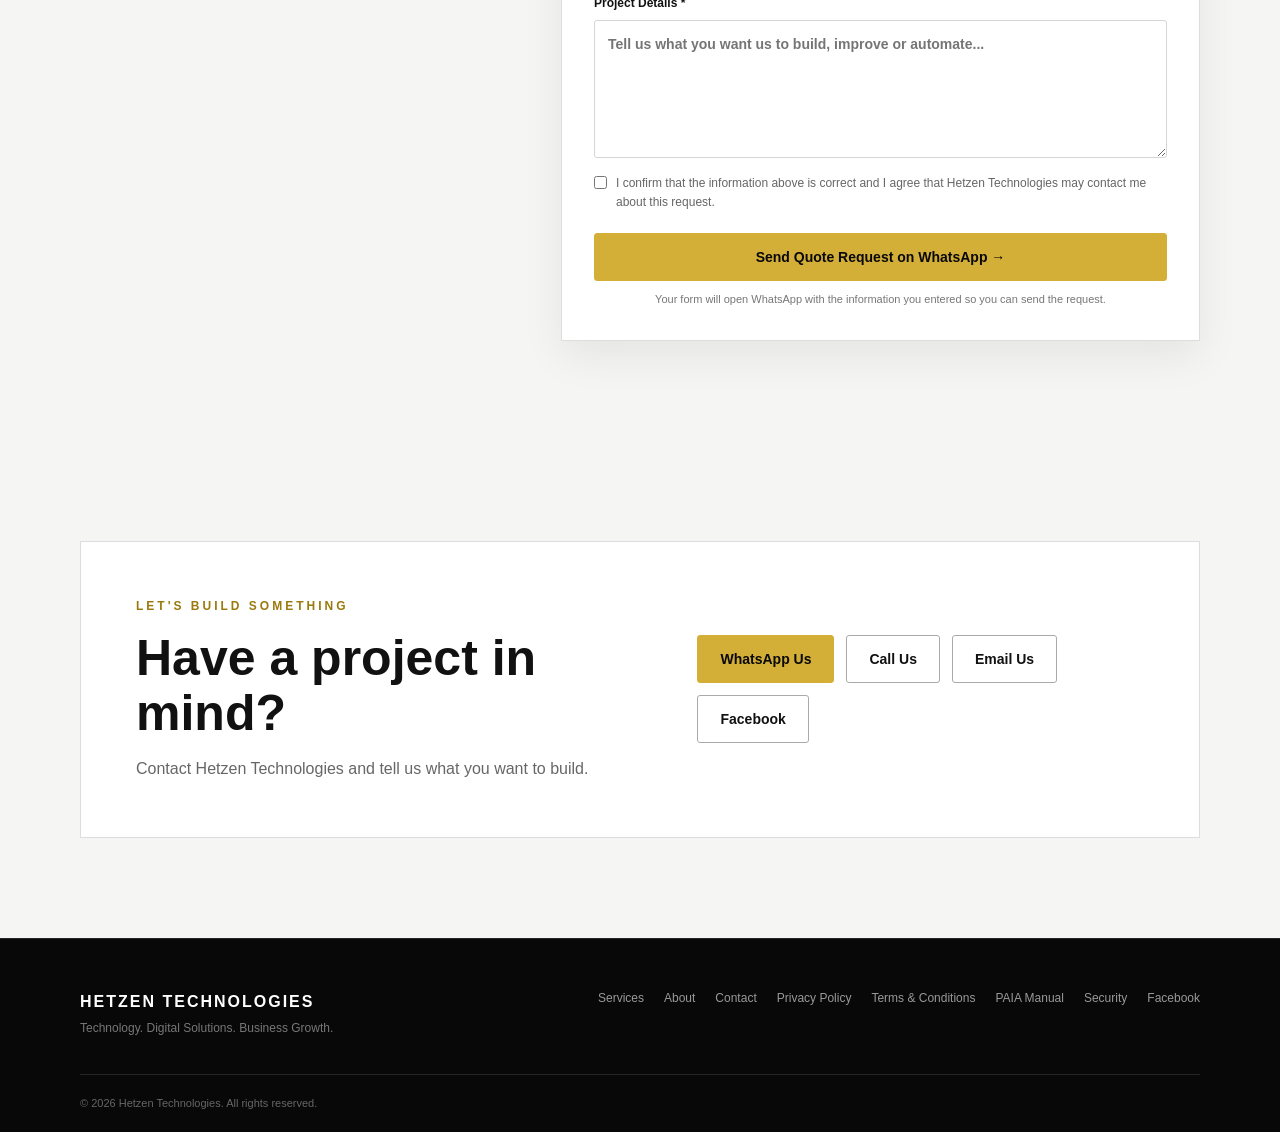
==== commit c96b4482: "Plain-language portal, SA legal pages and security page Portal (business-portal.html, portal-ui.css," ====
--- a/index.html
+++ b/index.html
@@ -1,6 +1,7 @@
 <!DOCTYPE html>
 <html lang="en">
 <head>
+<link rel="icon" href="logo.png">
   <meta charset="UTF-8">
   <meta name="viewport" content="width=device-width, initial-scale=1.0">
   <meta name="description" content="Hetzen Technologies - Technology, Digital Solutions and Business Growth.">
@@ -22,6 +23,7 @@
         <a href="#home">Home</a>
         <a href="#services">Services</a>
         <a href="#about">About</a>
+        <a href="security.html">Security</a>
         <a href="#contact">Contact</a>
       </nav>
     </div>
@@ -231,8 +233,8 @@
 
         <div class="contact-actions">
           <!-- EDIT THESE NUMBERS / EMAILS -->
-          <a class="btn btn-gold" href="https://wa.me/27813004634" target="_blank" rel="noopener">WhatsApp Us</a>
-          <a class="btn btn-outline" href="tel:+27813004634">Call Us</a>
+          <a class="btn btn-gold" href="https://wa.me/27786246258" target="_blank" rel="noopener">WhatsApp Us</a>
+          <a class="btn btn-outline" href="tel:+27786246258">Call Us</a>
           <a class="btn btn-outline" href="mailto:midimetjasilas93@gmail.com">Email Us</a>
           <a class="btn btn-outline" href="https://www.facebook.com/share/1d5JM9yPaf/" target="_blank" rel="noopener">Facebook</a>
         </div>
@@ -252,6 +254,8 @@
         <a href="#contact">Contact</a>
         <a href="privacy.html">Privacy Policy</a>
         <a href="terms.html">Terms & Conditions</a>
+        <a href="paia.html">PAIA Manual</a>
+        <a href="security.html">Security</a>
         <a href="https://www.facebook.com/share/1d5JM9yPaf/" target="_blank" rel="noopener">Facebook</a>
       </div>
     </div>
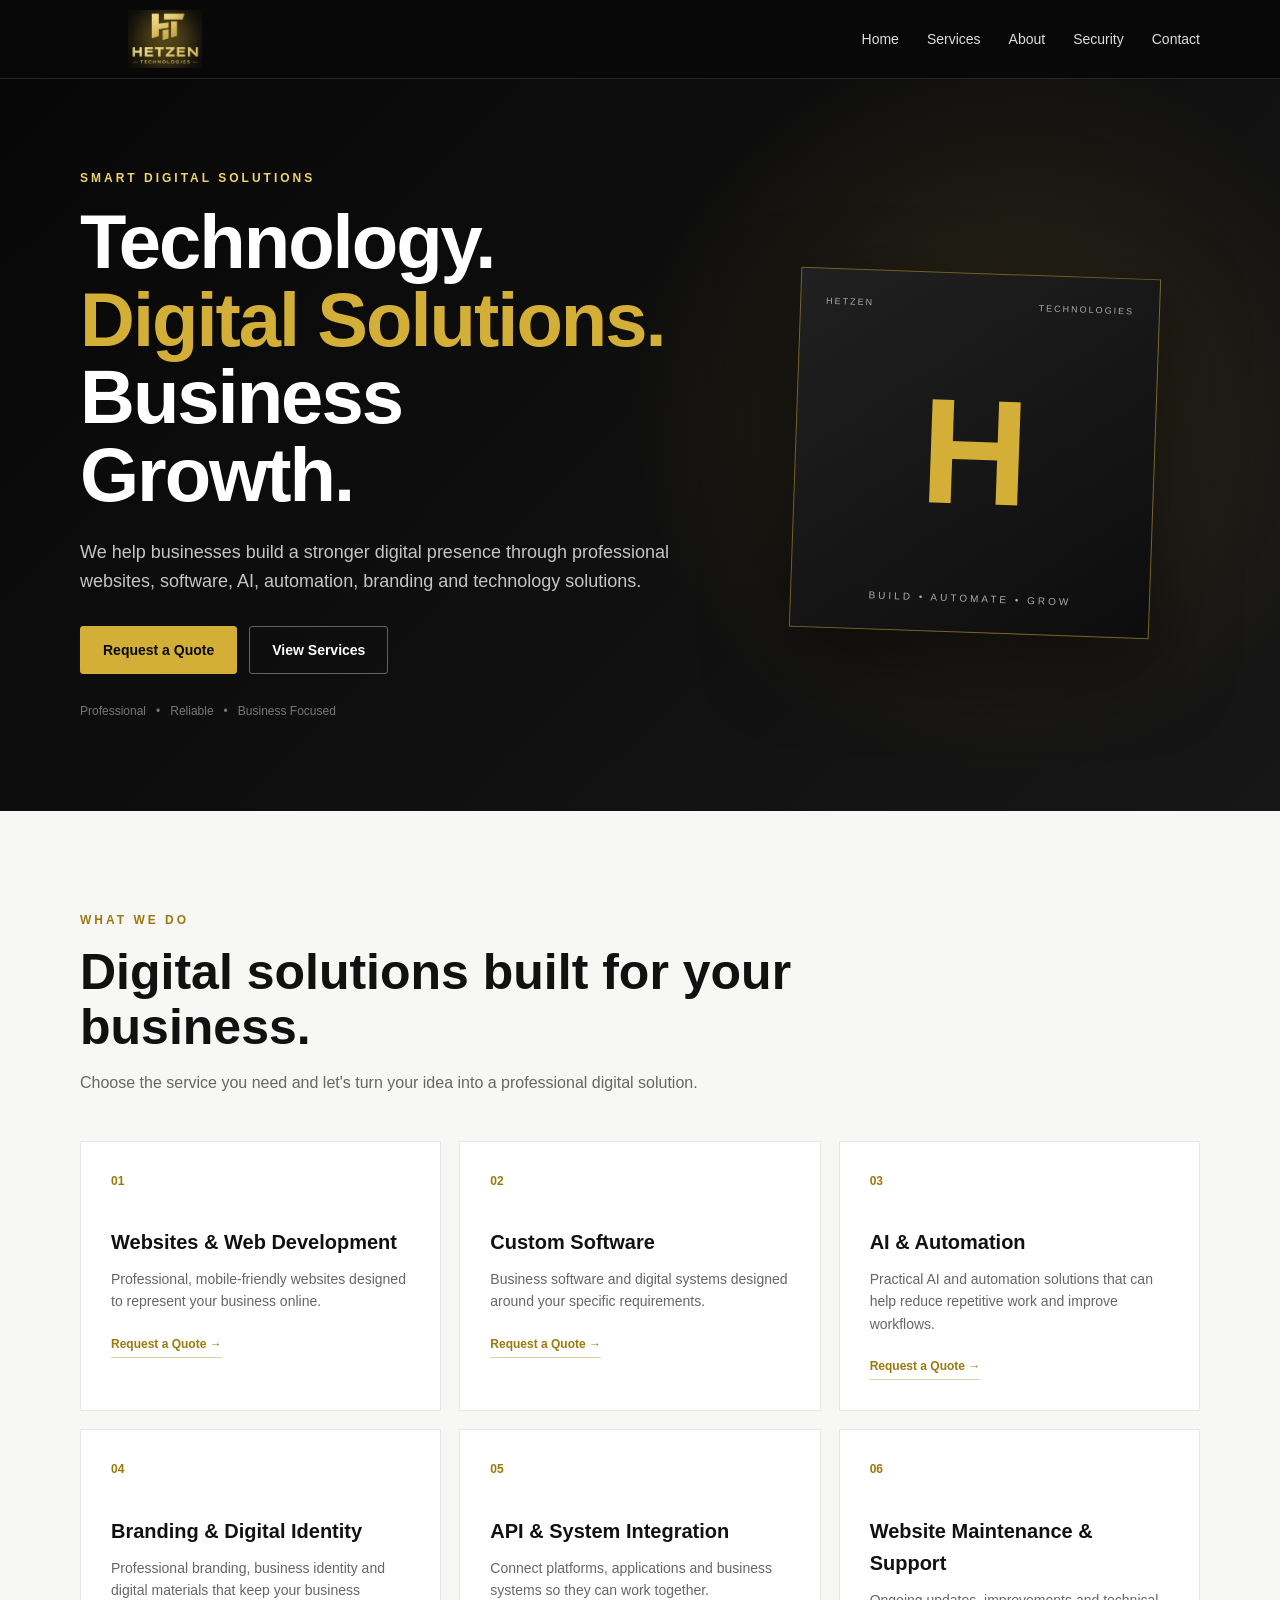
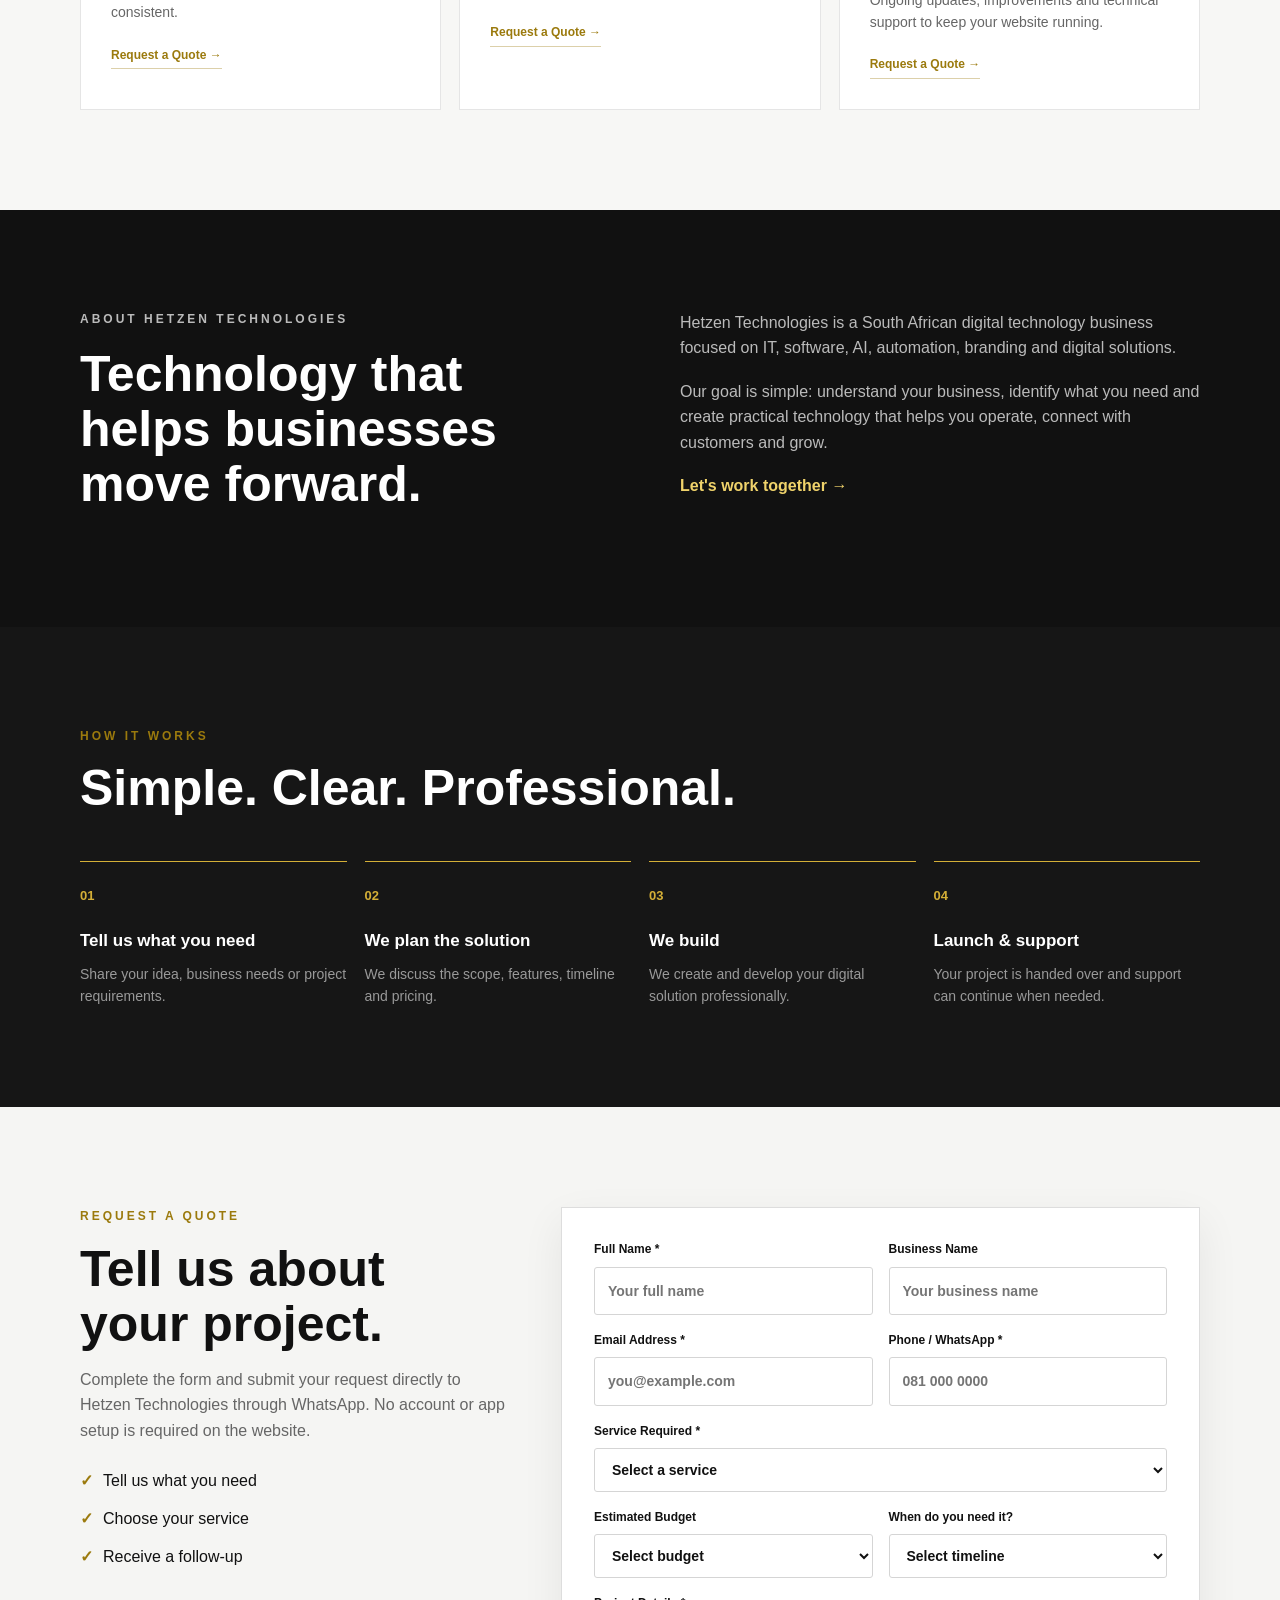
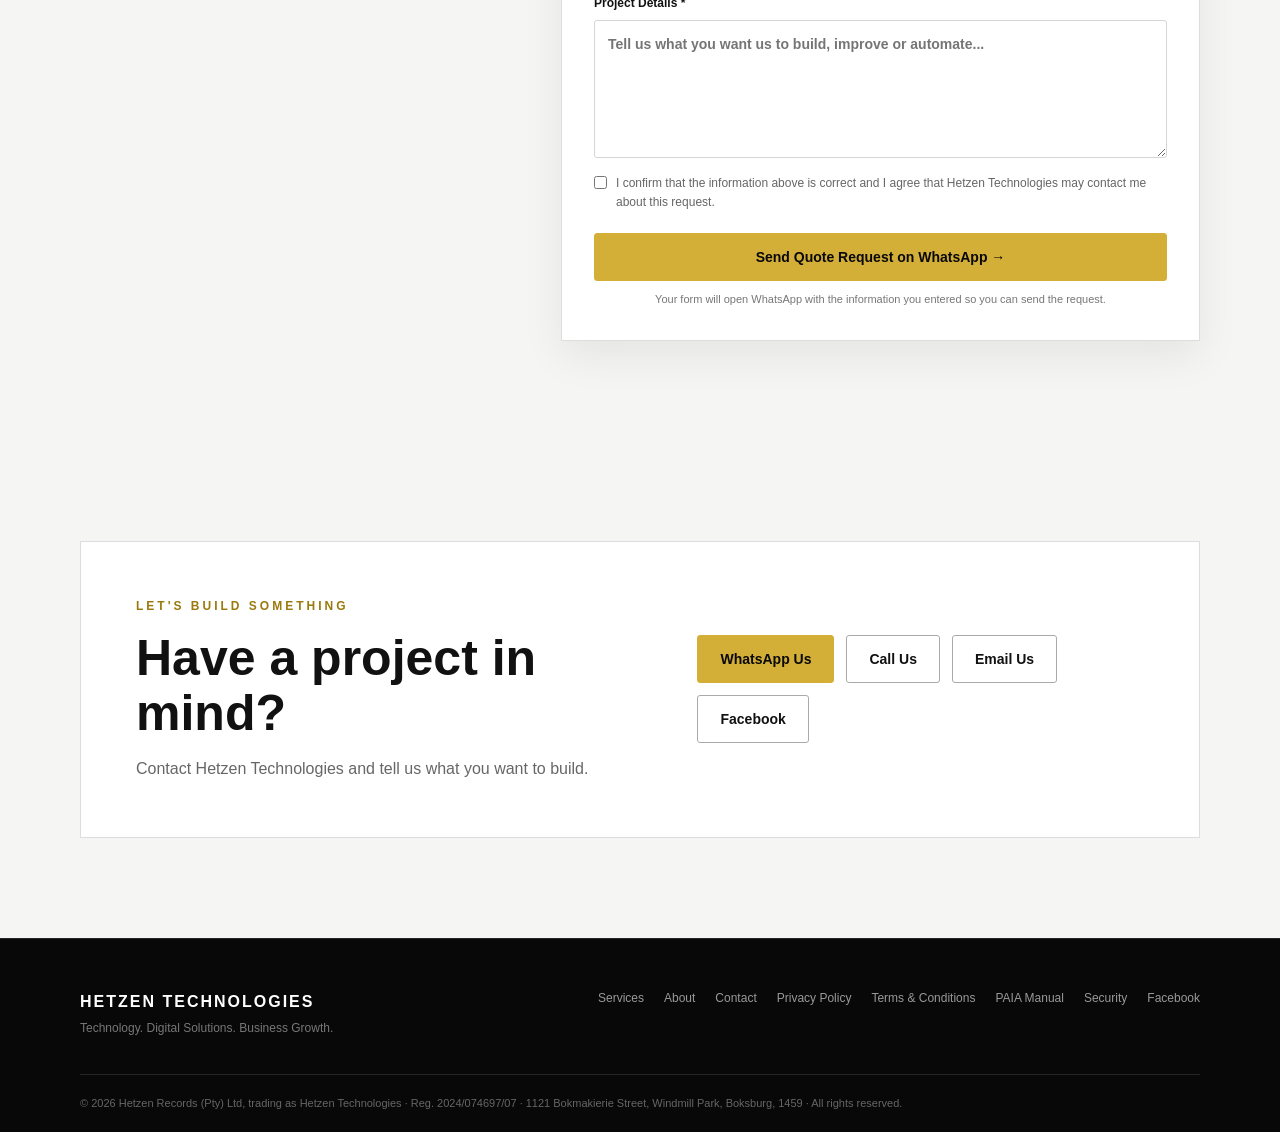
==== commit 22a35eff: "Add company registration, address, phones and VAT status to legal pages - Legal entity: Hetzen Recor" ====
--- a/index.html
+++ b/index.html
@@ -260,7 +260,7 @@
       </div>
     </div>
     <div class="container copyright">
-      © <span id="year"></span> Hetzen Technologies. All rights reserved.
+      © <span id="year"></span> Hetzen Records (Pty) Ltd, trading as Hetzen Technologies · Reg. 2024/074697/07 · 1121 Bokmakierie Street, Windmill Park, Boksburg, 1459 · All rights reserved.
     </div>
   </footer>
 
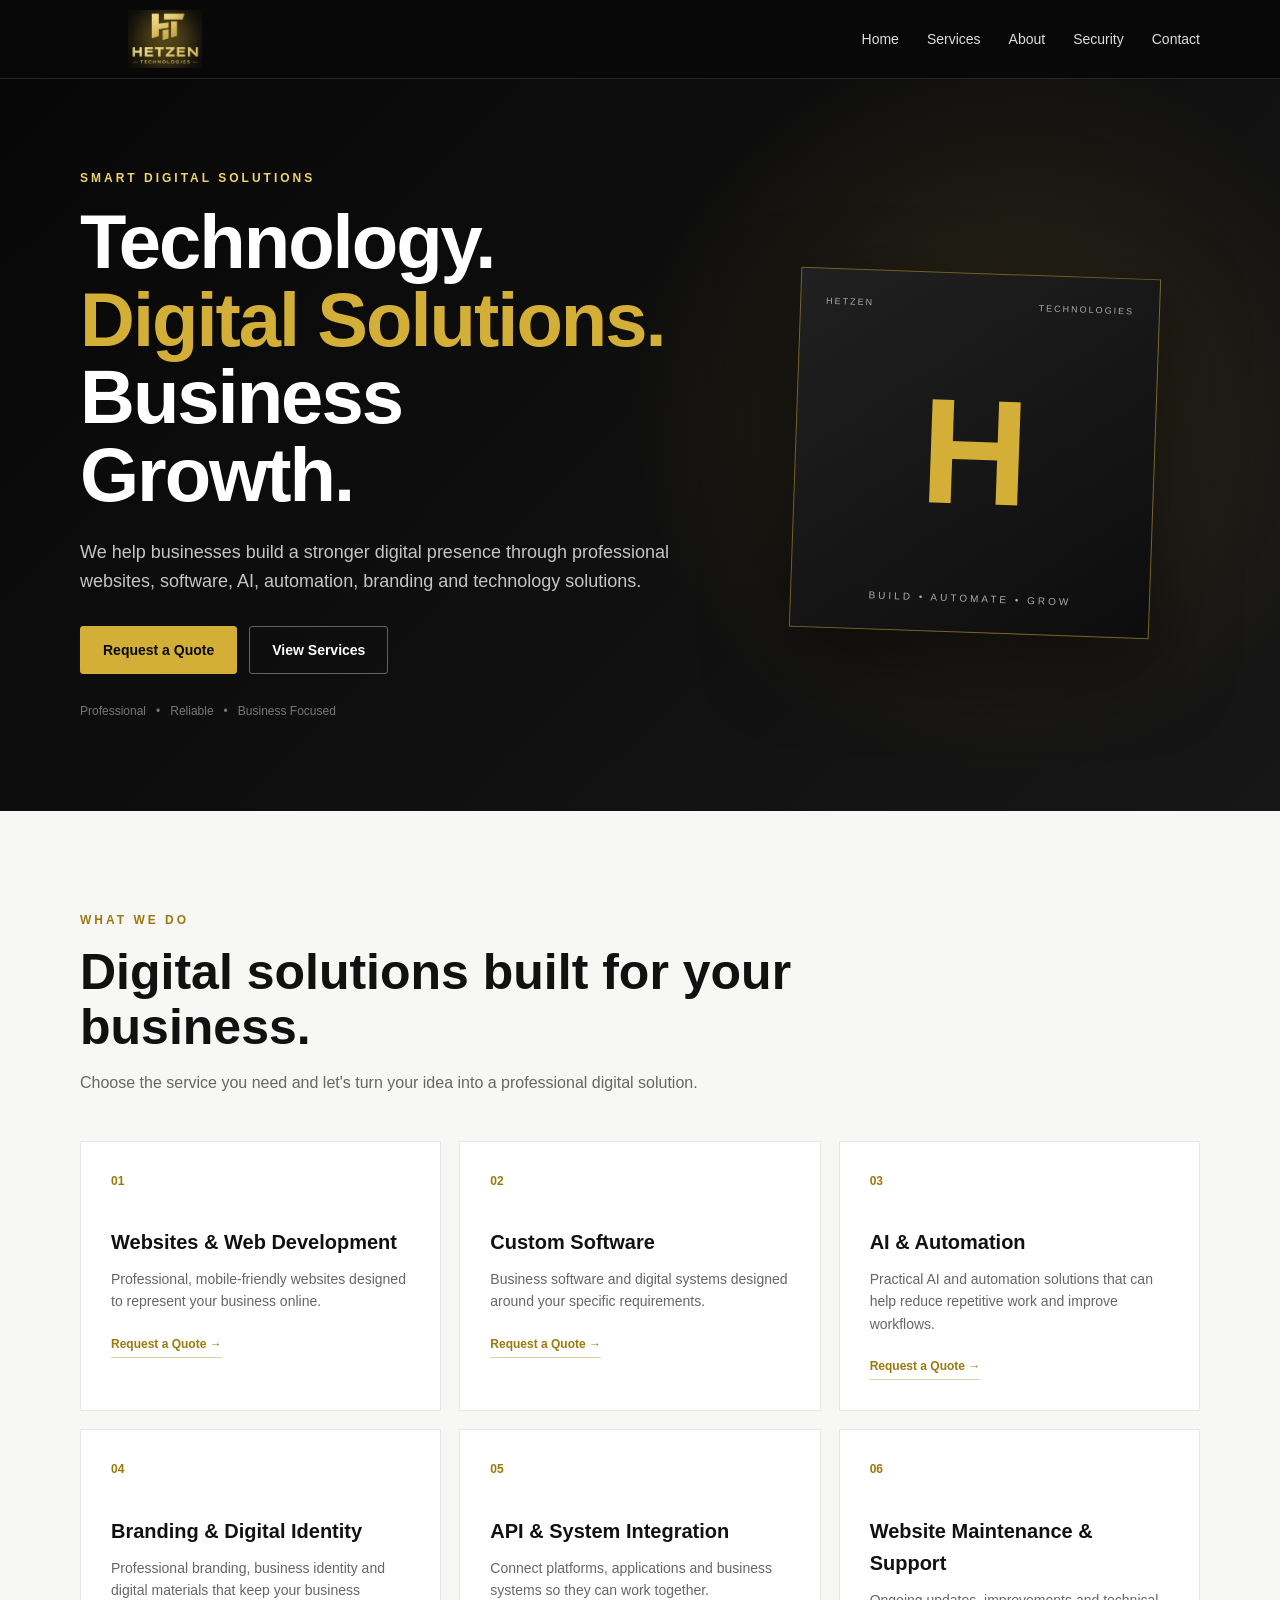
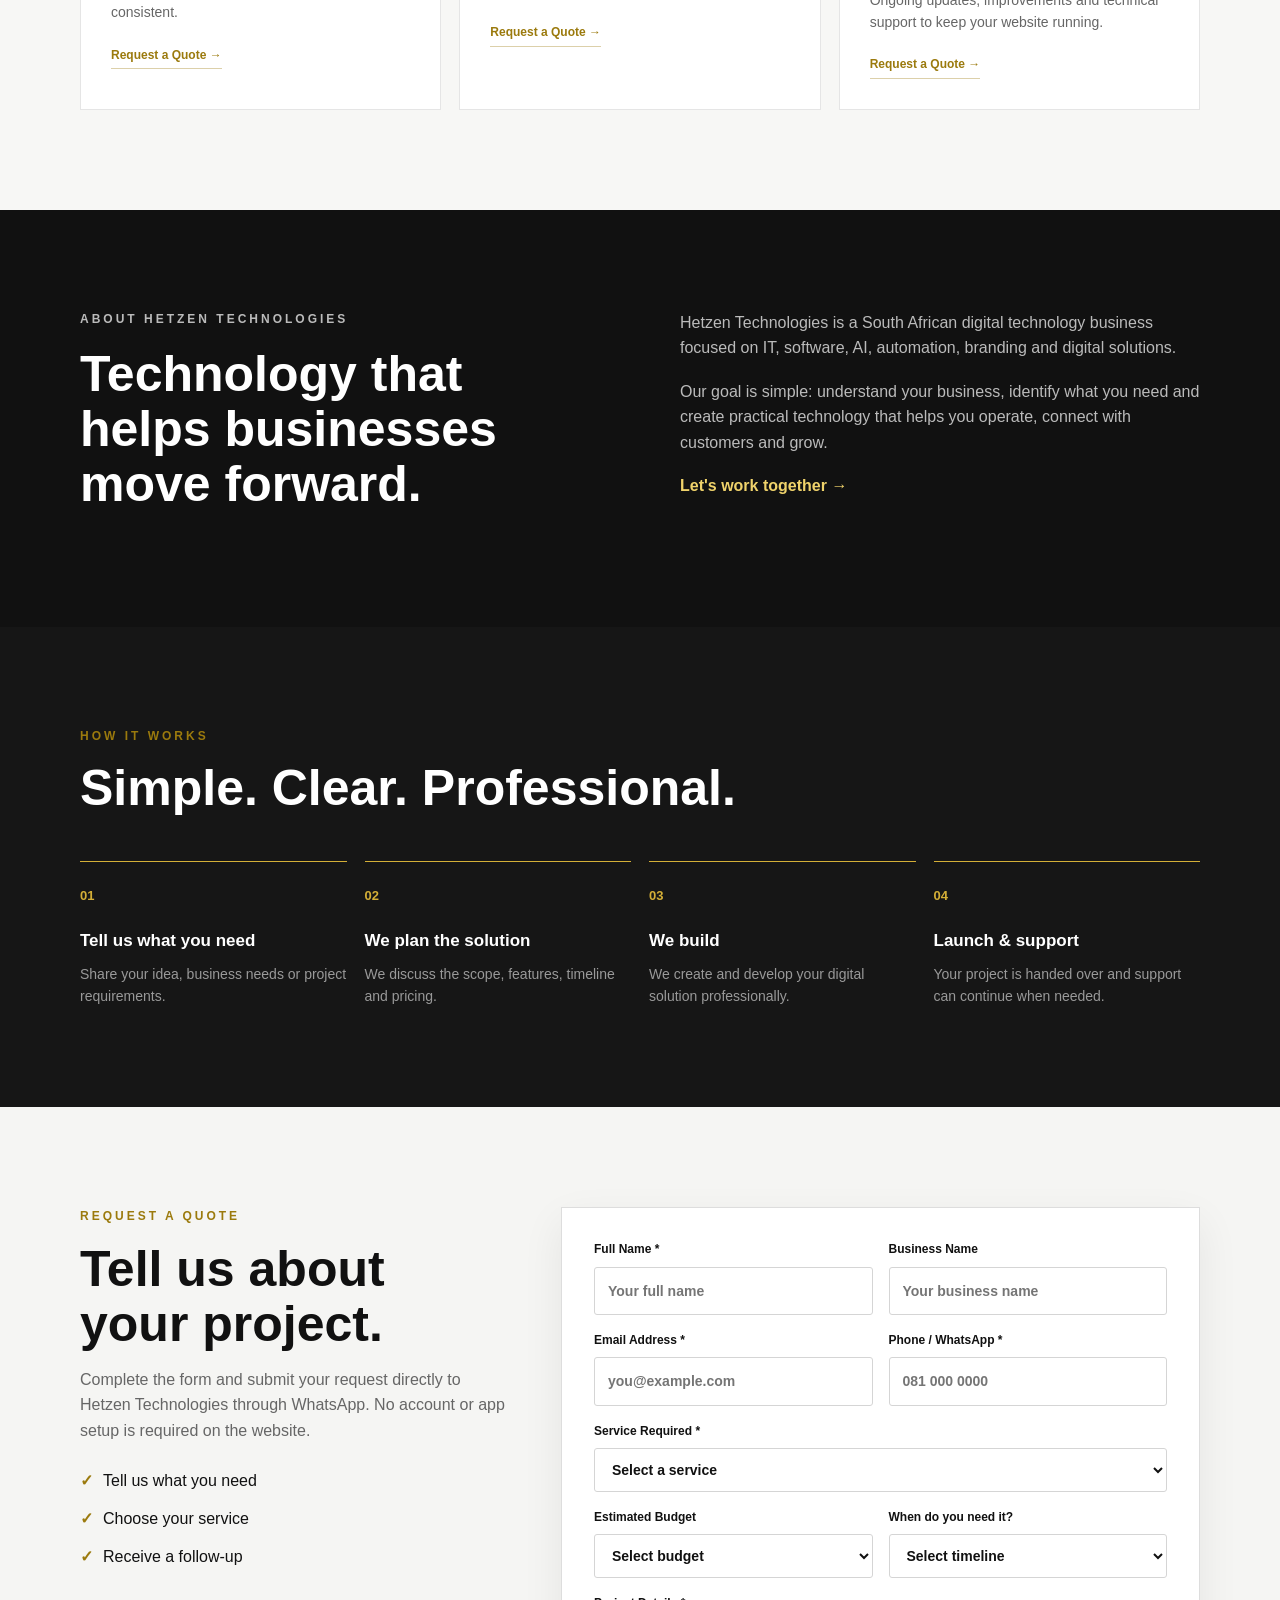
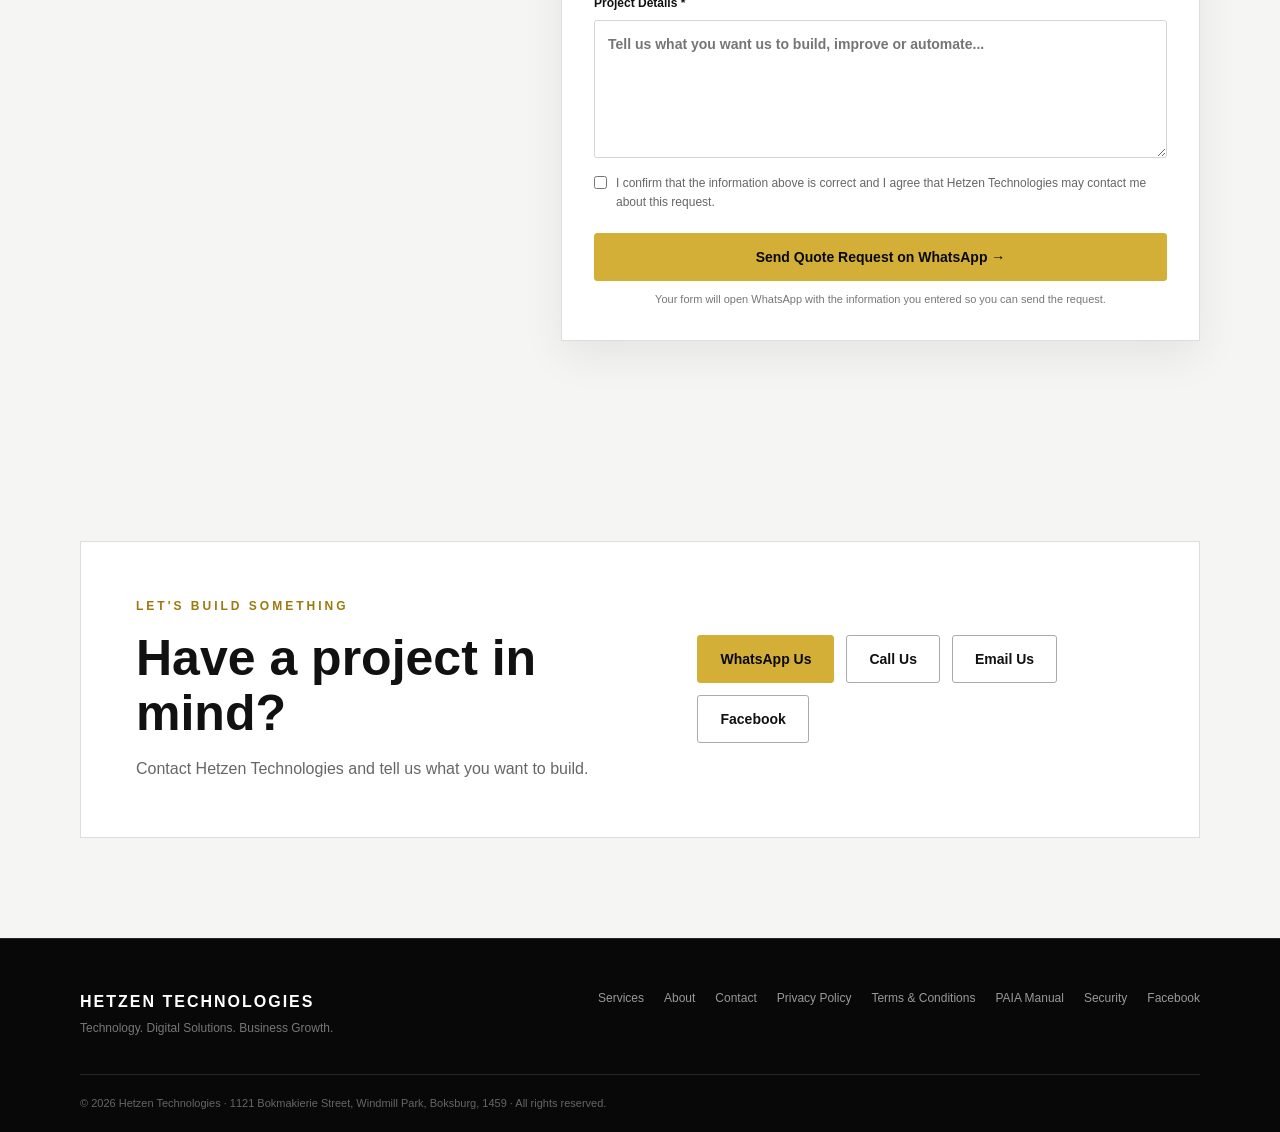
==== commit 64c6c895: "Show the business as Hetzen Technologies only Remove the Hetzen Records (Pty) Ltd name and CIPC numb" ====
--- a/index.html
+++ b/index.html
@@ -260,7 +260,7 @@
       </div>
     </div>
     <div class="container copyright">
-      © <span id="year"></span> Hetzen Records (Pty) Ltd, trading as Hetzen Technologies · Reg. 2024/074697/07 · 1121 Bokmakierie Street, Windmill Park, Boksburg, 1459 · All rights reserved.
+      © <span id="year"></span> Hetzen Technologies · 1121 Bokmakierie Street, Windmill Park, Boksburg, 1459 · All rights reserved.
     </div>
   </footer>
 
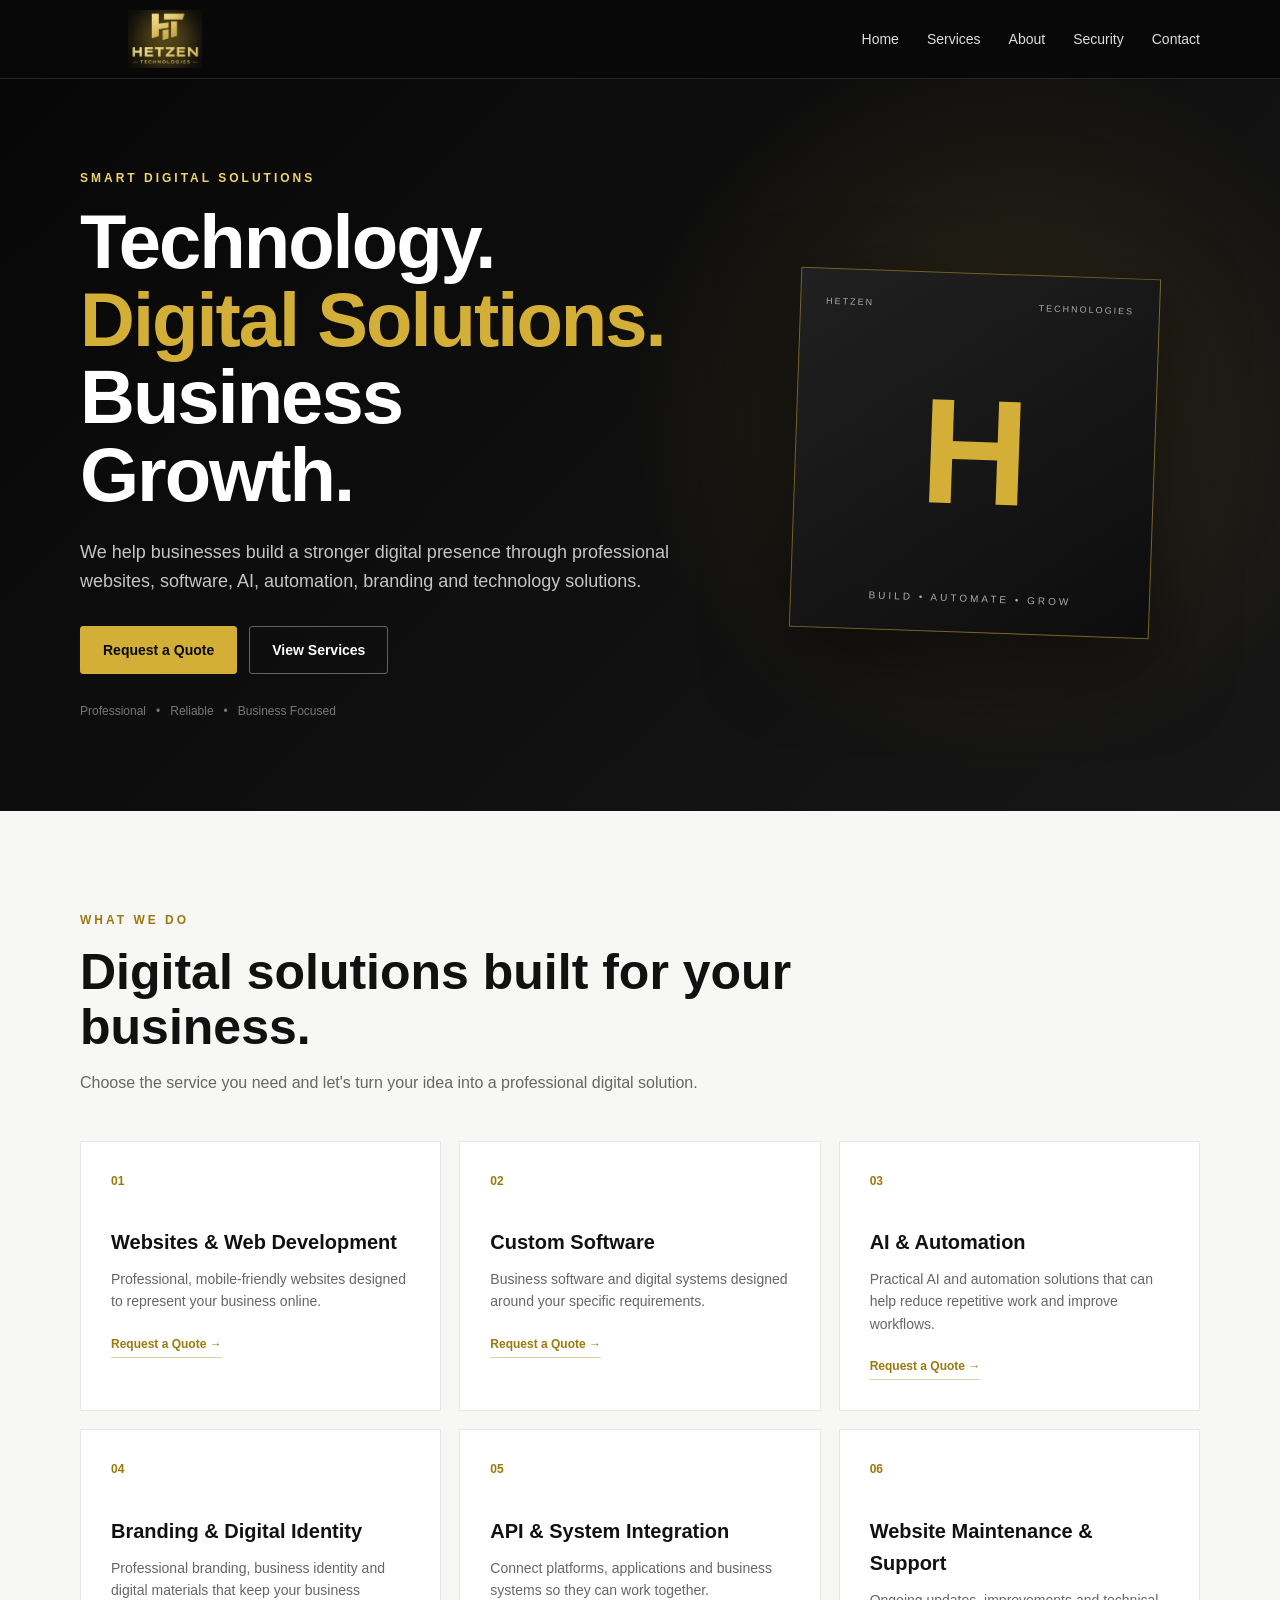
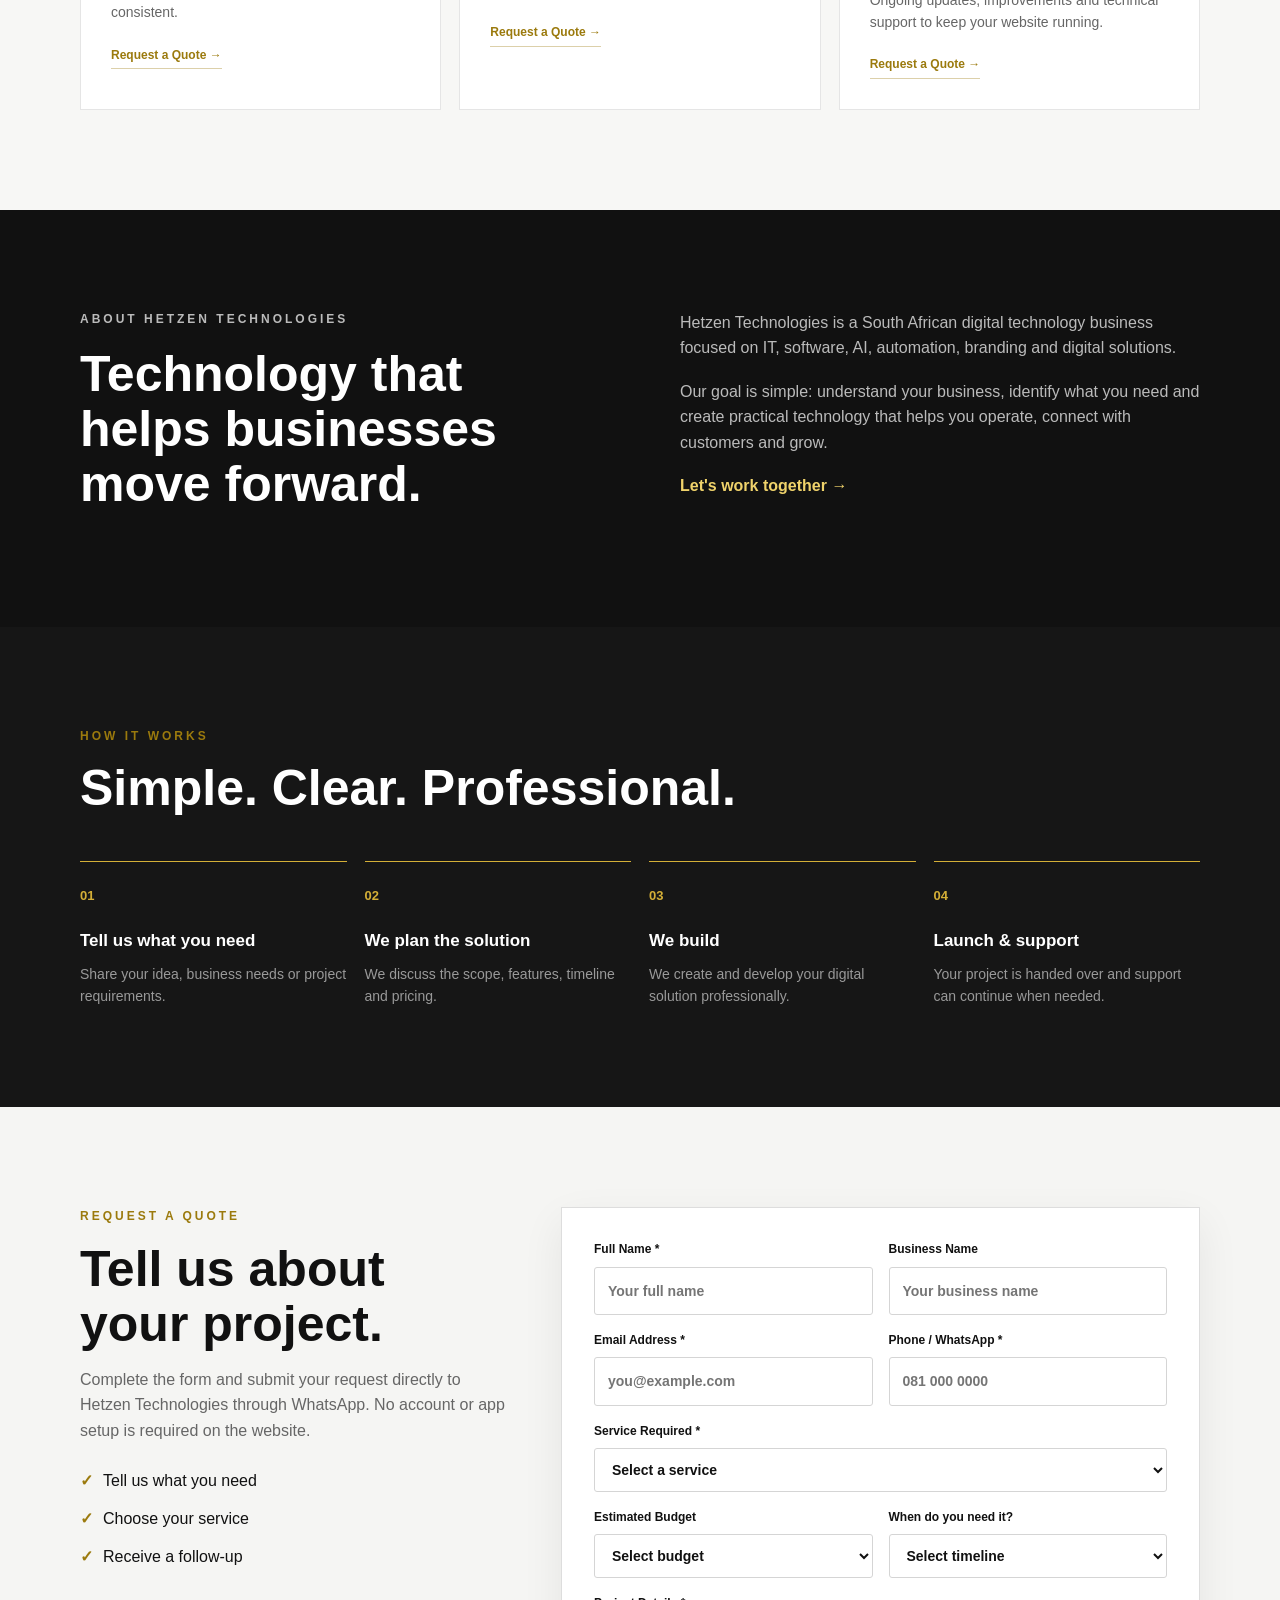
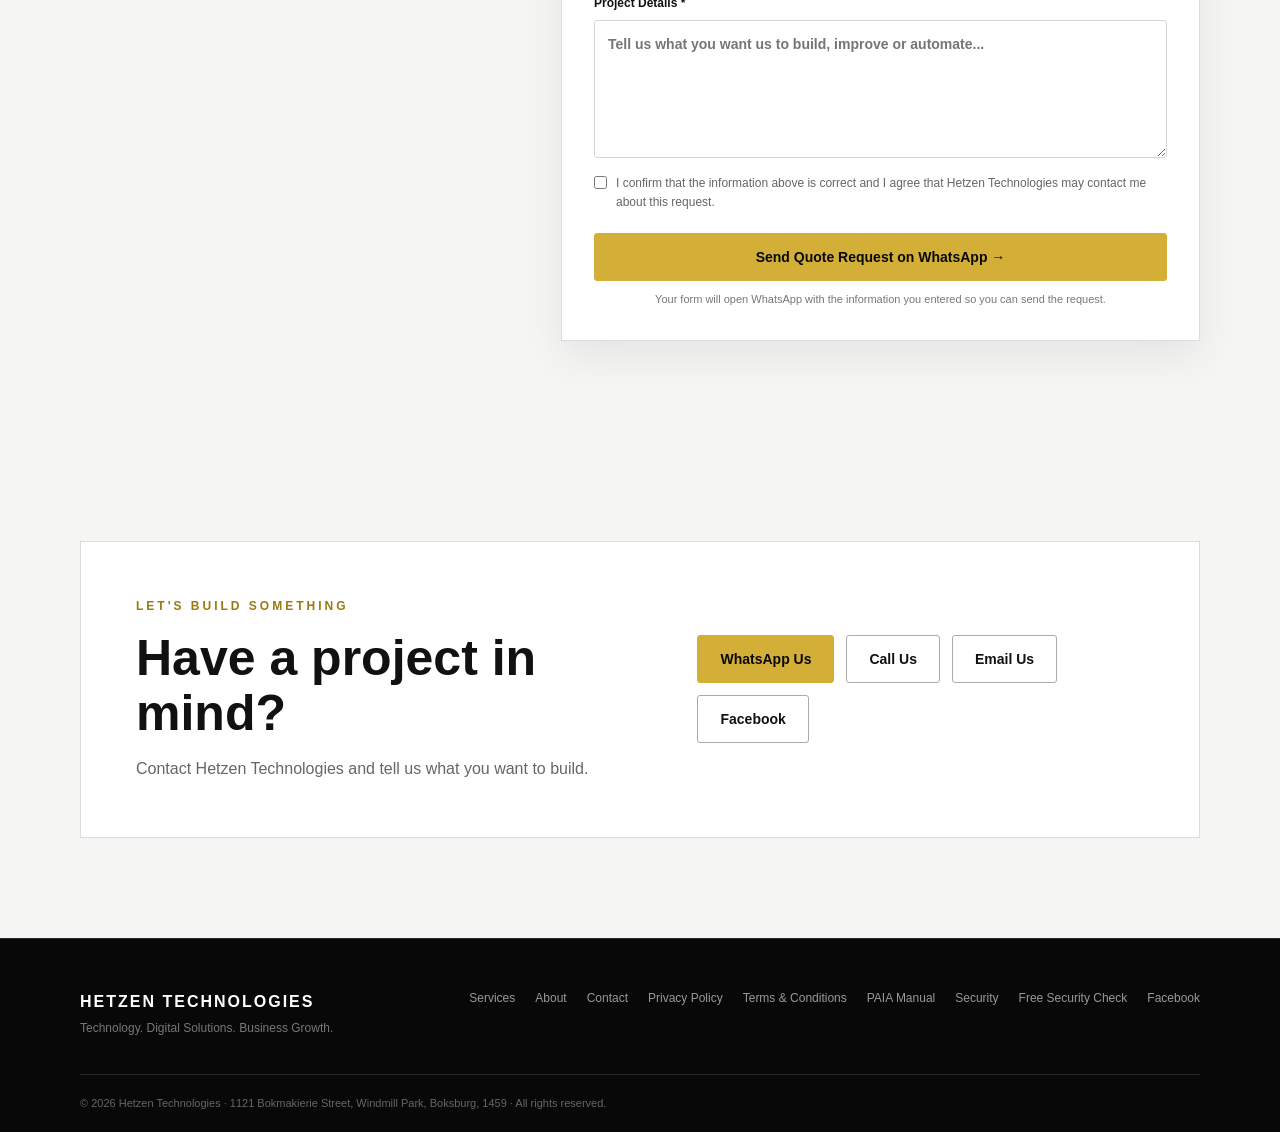
==== commit c4ba4ff7: "Add free website security check page - security-check.html: what is checked (HTTPS, outdated softwar" ====
--- a/index.html
+++ b/index.html
@@ -256,6 +256,7 @@
         <a href="terms.html">Terms & Conditions</a>
         <a href="paia.html">PAIA Manual</a>
         <a href="security.html">Security</a>
+        <a href="security-check.html">Free Security Check</a>
         <a href="https://www.facebook.com/share/1d5JM9yPaf/" target="_blank" rel="noopener">Facebook</a>
       </div>
     </div>
